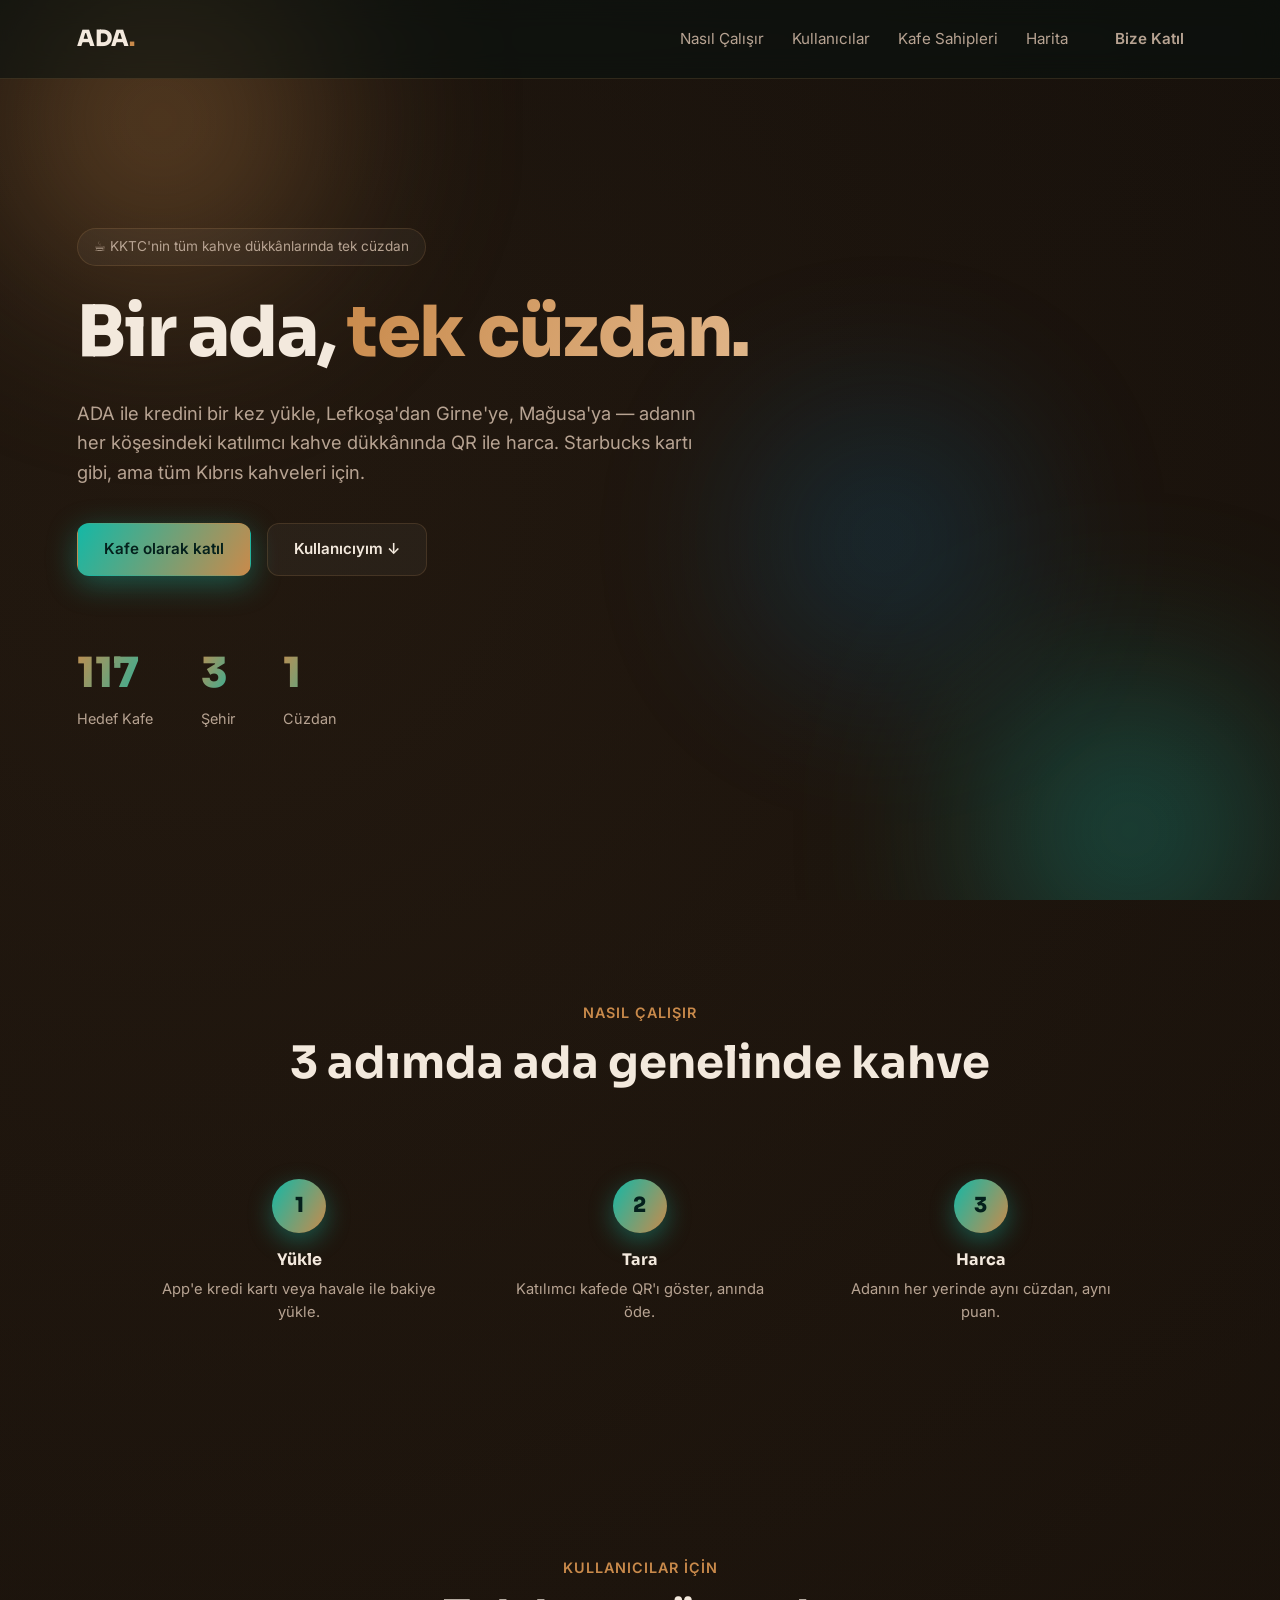
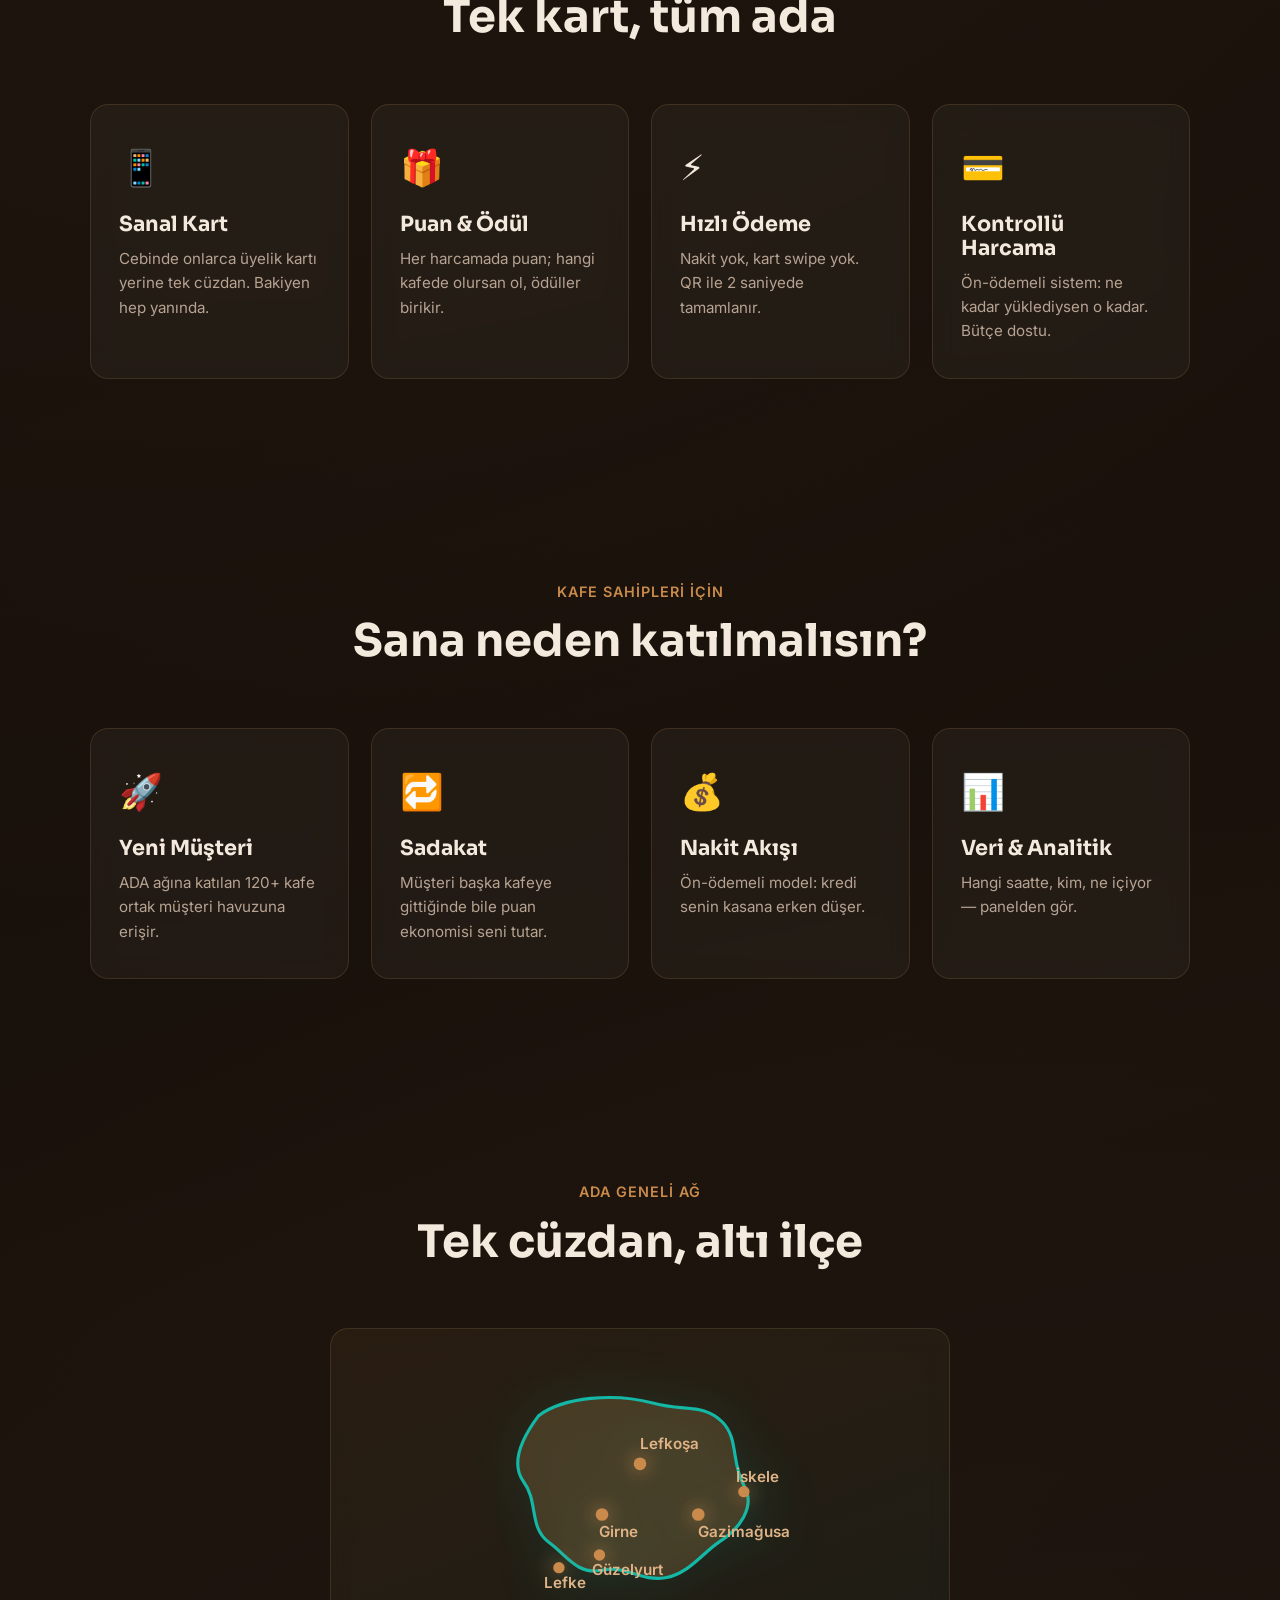
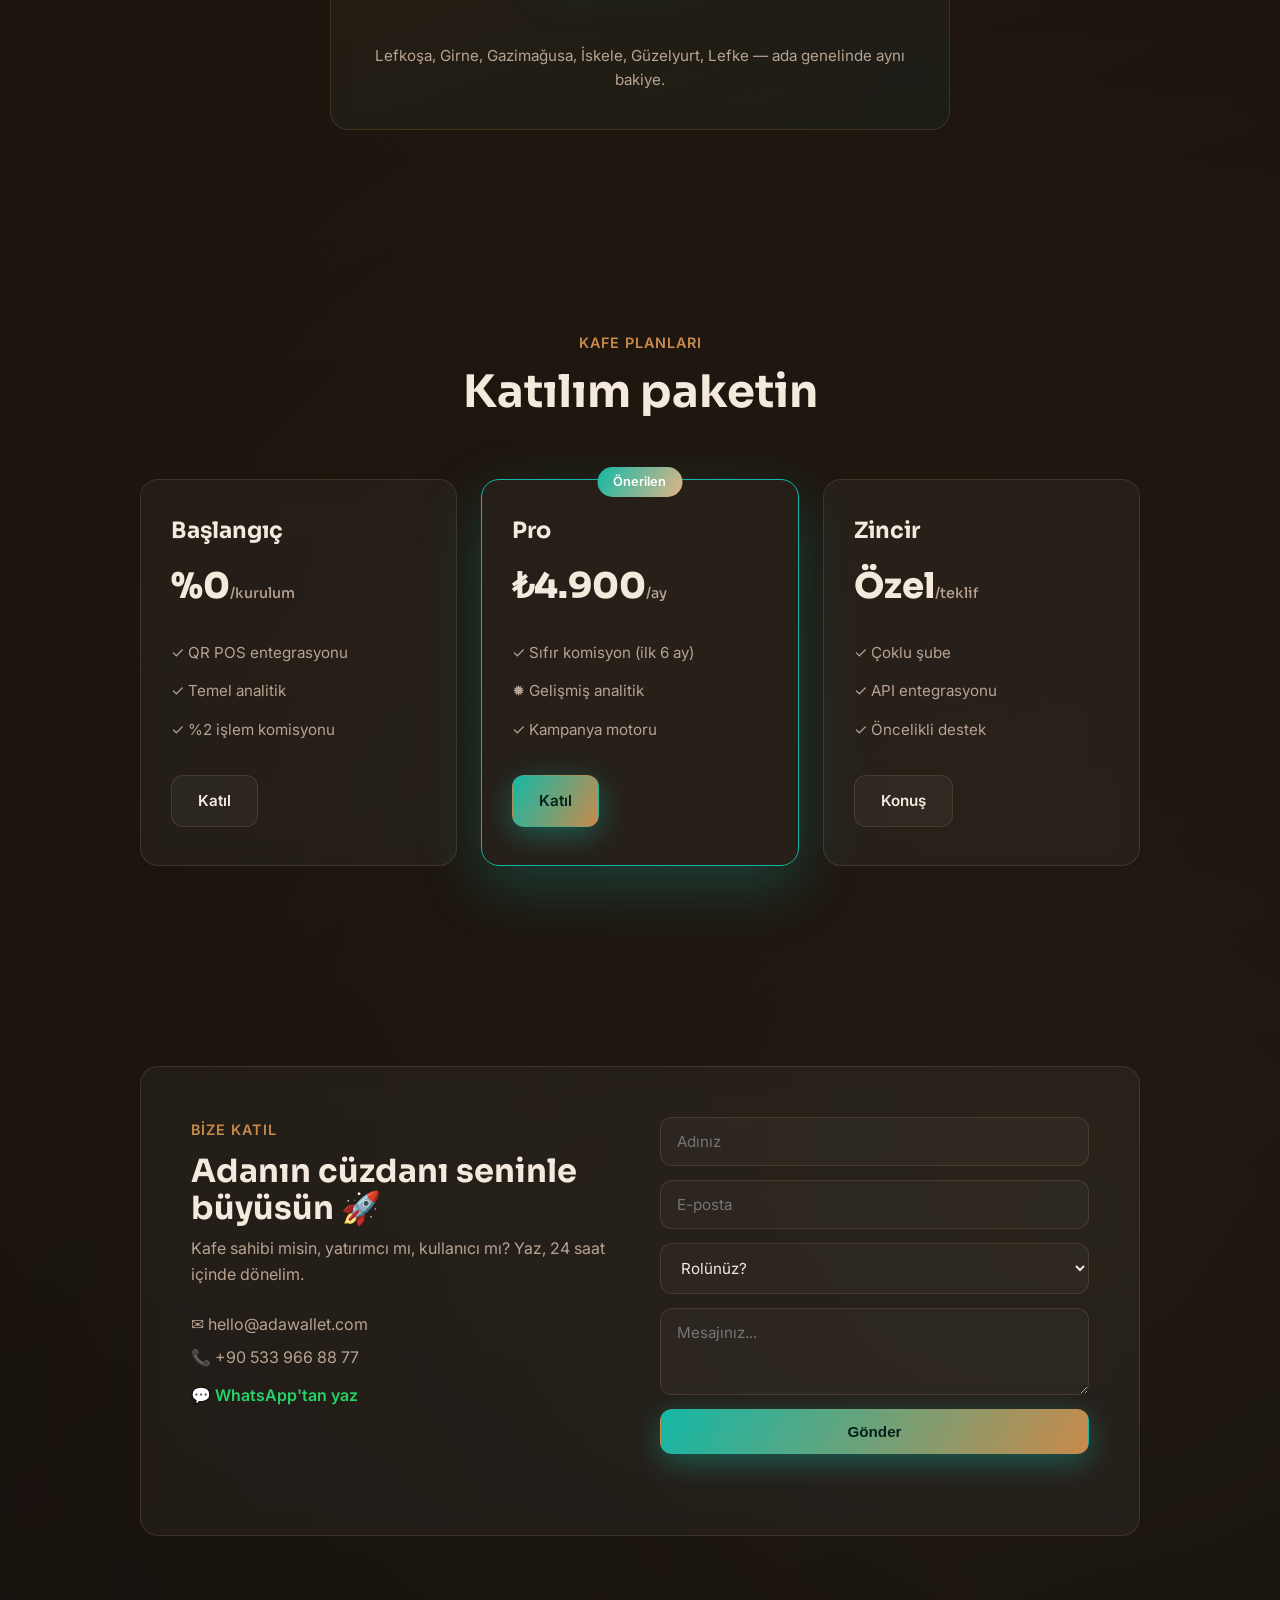
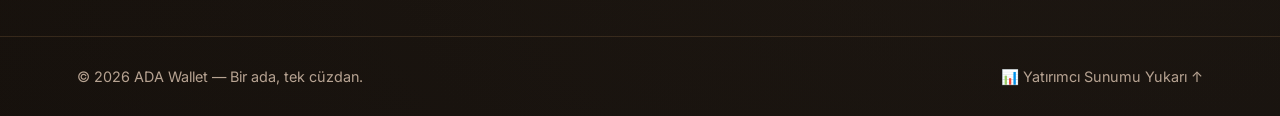
==== index.html @ 96ebd634 "feat: 6 KKTC districts on map + visitncy sea-blue theme accent" ====
<!DOCTYPE html>
<html lang="tr">
<head>
  <meta charset="UTF-8" />
  <meta name="viewport" content="width=device-width, initial-scale=1.0" />
  <meta name="description" content="ADA — KKTC'nin tüm kahve dükkânlarında geçerli tek cüzdan. Kredini yükle, adanın her köşesinde harca. Kafe sahipleri için ortak sadakat ve ödeme ağı." />
  <title>ADA — Bir Ada, Tek Cüzdan</title>
  <link rel="icon" type="image/svg+xml" href="favicon.svg" />
  <link rel="preconnect" href="https://fonts.googleapis.com" />
  <link rel="preconnect" href="https://fonts.gstatic.com" crossorigin />
  <link href="https://fonts.googleapis.com/css2?family=Sora:wght@400;600;700;800&family=Inter:wght@400;500;600&display=swap" rel="stylesheet" />
  <link rel="stylesheet" href="style.css" />
</head>
<body>
  <div class="bg-blobs" aria-hidden="true">
    <span class="blob blob-1"></span>
    <span class="blob blob-2"></span>
    <span class="blob blob-3"></span>
  </div>
  <div class="cursor-glow" aria-hidden="true"></div>

  <!-- Navbar -->
  <header class="nav" id="nav">
    <a href="#hero" class="logo">ADA<span>.</span></a>
    <nav class="nav-links">
      <a href="#how">Nasıl Çalışır</a>
      <a href="#for-users">Kullanıcılar</a>
      <a href="#for-cafes">Kafe Sahipleri</a>
      <a href="#map">Harita</a>
      <a href="#contact" class="btn btn-sm">Bize Katıl</a>
    </nav>
    <button class="menu-toggle" id="menuToggle" aria-label="Menü">☰</button>
  </header>

  <!-- Hero -->
  <section class="hero" id="hero">
    <div class="hero-inner">
      <div class="badge reveal">☕ KKTC'nin tüm kahve dükkânlarında tek cüzdan</div>
      <h1 class="hero-title reveal">
        Bir ada, <span class="grad-text">tek cüzdan.</span>
      </h1>
      <p class="hero-sub reveal">
        ADA ile kredini bir kez yükle, Lefkoşa'dan Girne'ye, Mağusa'ya — adanın
        her köşesindeki katılımcı kahve dükkânında QR ile harca. Starbucks kartı
        gibi, ama tüm Kıbrıs kahveleri için.
      </p>
      <div class="hero-cta reveal">
        <a href="#contact" class="btn btn-primary">Kafe olarak katıl</a>
        <a href="#for-users" class="btn btn-ghost">Kullanıcıyım ↓</a>
      </div>
      <div class="hero-stats reveal">
        <div class="stat"><strong data-count="120">0</strong><span>Hedef Kafe</span></div>
        <div class="stat"><strong data-count="3">0</strong><span>Şehir</span></div>
        <div class="stat"><strong data-count="1">0</strong><span>Cüzdan</span></div>
      </div>
    </div>
  </section>

  <!-- How it works -->
  <section class="section" id="how">
    <div class="section-head reveal">
      <span class="eyebrow">Nasıl Çalışır</span>
      <h2>3 adımda ada genelinde kahve</h2>
    </div>
    <div class="steps">
      <div class="step reveal"><div class="step-dot">1</div><h4>Yükle</h4><p>App'e kredi kartı veya havale ile bakiye yükle.</p></div>
      <div class="step reveal"><div class="step-dot">2</div><h4>Tara</h4><p>Katılımcı kafede QR'ı göster, anında öde.</p></div>
      <div class="step reveal"><div class="step-dot">3</div><h4>Harca</h4><p>Adanın her yerinde aynı cüzdan, aynı puan.</p></div>
    </div>
  </section>

  <!-- For users -->
  <section class="section" id="for-users">
    <div class="section-head reveal">
      <span class="eyebrow">Kullanıcılar İçin</span>
      <h2>Tek kart, tüm ada</h2>
    </div>
    <div class="cards">
      <article class="card glass reveal">
        <div class="card-icon">📱</div><h3>Sanal Kart</h3>
        <p>Cebinde onlarca üyelik kartı yerine tek cüzdan. Bakiyen hep yanında.</p>
      </article>
      <article class="card glass reveal">
        <div class="card-icon">🎁</div><h3>Puan & Ödül</h3>
        <p>Her harcamada puan; hangi kafede olursan ol, ödüller birikir.</p>
      </article>
      <article class="card glass reveal">
        <div class="card-icon">⚡</div><h3>Hızlı Ödeme</h3>
        <p>Nakit yok, kart swipe yok. QR ile 2 saniyede tamamlanır.</p>
      </article>
      <article class="card glass reveal">
        <div class="card-icon">💳</div><h3>Kontrollü Harcama</h3>
        <p>Ön-ödemeli sistem: ne kadar yüklediysen o kadar. Bütçe dostu.</p>
      </article>
    </div>
  </section>

  <!-- For cafes -->
  <section class="section" id="for-cafes">
    <div class="section-head reveal">
      <span class="eyebrow">Kafe Sahipleri İçin</span>
      <h2>Sana neden katılmalısın?</h2>
    </div>
    <div class="cards">
      <article class="card glass reveal">
        <div class="card-icon">🚀</div><h3>Yeni Müşteri</h3>
        <p>ADA ağına katılan 120+ kafe ortak müşteri havuzuna erişir.</p>
      </article>
      <article class="card glass reveal">
        <div class="card-icon">🔁</div><h3>Sadakat</h3>
        <p>Müşteri başka kafeye gittiğinde bile puan ekonomisi seni tutar.</p>
      </article>
      <article class="card glass reveal">
        <div class="card-icon">💰</div><h3>Nakit Akışı</h3>
        <p>Ön-ödemeli model: kredi senin kasana erken düşer.</p>
      </article>
      <article class="card glass reveal">
        <div class="card-icon">📊</div><h3>Veri & Analitik</h3>
        <p>Hangi saatte, kim, ne içiyor — panelden gör.</p>
      </article>
    </div>
  </section>

  <!-- Cyprus map -->
  <section class="section" id="map">
    <div class="section-head reveal">
      <span class="eyebrow">Ada Geneli Ağ</span>
      <h2>Tek cüzdan, altı ilçe</h2>
    </div>
    <div class="map-wrap glass reveal">
      <svg class="cyprus" viewBox="0 0 300 200" role="img" aria-label="Kuzey Kıbrıs ilçe haritası">
        <path d="M70 40 C90 25 130 22 160 30 C185 37 200 30 215 45 C228 58 222 78 232 95 C242 112 228 130 212 140 C200 148 188 165 170 168 C150 171 140 158 120 162 C100 166 92 150 78 140 C62 128 70 108 58 92 C48 78 55 60 70 40 Z" fill="rgba(20,184,166,0.12)" stroke="var(--accent)" stroke-width="2"/>
        <circle cx="150" cy="78" r="5" fill="var(--accent-2)"/><text x="150" y="66" class="city">Lefkoşa</text>
        <circle cx="120" cy="118" r="5" fill="var(--accent-2)"/><text x="118" y="136" class="city">Girne</text>
        <circle cx="196" cy="118" r="5" fill="var(--accent-2)"/><text x="196" y="136" class="city">Gazimağusa</text>
        <circle cx="232" cy="100" r="4.5" fill="var(--sea)"/><text x="226" y="92" class="city">İskele</text>
        <circle cx="118" cy="150" r="4.5" fill="var(--sea)"/><text x="112" y="166" class="city">Güzelyurt</text>
        <circle cx="86" cy="160" r="4.5" fill="var(--sea)"/><text x="74" y="176" class="city">Lefke</text>
      </svg>
      <p class="map-note">Lefkoşa, Girne, Gazimağusa, İskele, Güzelyurt, Lefke — ada genelinde aynı bakiye.</p>
    </div>
  </section>

  <!-- Pricing for cafes -->
  <section class="section" id="pricing">
    <div class="section-head reveal">
      <span class="eyebrow">Kafe Planları</span>
      <h2>Katılım paketin</h2>
    </div>
    <div class="pricing">
      <div class="plan glass reveal">
        <h3>Başlangıç</h3>
        <div class="price">%0<span>/kurulum</span></div>
        <ul><li>✓ QR POS entegrasyonu</li><li>✓ Temel analitik</li><li>✓ %2 işlem komisyonu</li></ul>
        <a href="#contact" class="btn btn-ghost">Katıl</a>
      </div>
      <div class="plan glass plan-pop reveal">
        <div class="pop-tag">Önerilen</div>
        <h3>Pro</h3>
        <div class="price">₺4.900<span>/ay</span></div>
        <ul><li>✓ Sıfır komisyon (ilk 6 ay)</li><li>✹ Gelişmiş analitik</li><li>✓ Kampanya motoru</li></ul>
        <a href="#contact" class="btn btn-primary">Katıl</a>
      </div>
      <div class="plan glass reveal">
        <h3>Zincir</h3>
        <div class="price">Özel<span>/teklif</span></div>
        <ul><li>✓ Çoklu şube</li><li>✓ API entegrasyonu</li><li>✓ Öncelikli destek</li></ul>
        <a href="#contact" class="btn btn-ghost">Konuş</a>
      </div>
    </div>
  </section>

  <!-- Contact -->
  <section class="section" id="contact">
    <div class="contact glass reveal">
      <div class="contact-info">
        <span class="eyebrow">Bize Katıl</span>
        <h2>Adanın cüzdanı seninle büyüsün 🚀</h2>
        <p>Kafe sahibi misin, yatırımcı mı, kullanıcı mı? Yaz, 24 saat içinde dönelim.</p>
        <div class="contact-meta">
          <span>✉️ hello@adawallet.com</span>
          <span>📞 +90 533 966 88 77</span>
          <a href="https://wa.me/905339668877?text=Merhaba%2C%20ADA%20hakk%C4%B1nda%20bilgi%20istiyorum." target="_blank" rel="noopener" class="wa-inline">💬 WhatsApp'tan yaz</a>
        </div>
      </div>
      <form class="contact-form" id="contactForm" action="https://formspree.io/f/meebyvve" method="POST">
        <input type="hidden" name="_replyto" value="hello@adawallet.com" />
        <input type="text" name="name" placeholder="Adınız" required />
        <input type="email" name="email" placeholder="E-posta" required />
        <select name="rol" required>
          <option value="">Rolünüz?</option>
          <option>Kafe Sahibi</option>
          <option>Yatırımcı</option>
          <option>Kullanıcı</option>
        </select>
        <textarea name="message" rows="3" placeholder="Mesajınız..." required></textarea>
        <button type="submit" class="btn btn-primary">Gönder</button>
        <p class="form-note" id="formNote"></p>
      </form>
    </div>
  </section>

  <footer class="footer">
    <span>© 2026 ADA Wallet — Bir ada, tek cüzdan.</span>
    <span class="footer-links">
      <a href="pitch.html">📊 Yatırımcı Sunumu</a>
      <a href="#hero">Yukarı ↑</a>
    </span>
  </footer>

  <script src="script.js"></script>
</body>
</html>
---- style.css ----
:root {
  --bg: #0d0a08;          /* espresso */
  --bg-2: #14100c;
  --text: #f3e9dd;        /* crema */
  --muted: #b7a392;       /* taupe */
  --accent: #14b8a6;      /* turkuaz = ada/deniz */
  --accent-2: #c98a4b;    /* caramel/kahve */
  --accent-3: #e0b487;    /* crema açık */
  --sea: #0693e3;         /* deniz mavisi (visitncy esintisi) */
  --card: rgba(255, 255, 255, 0.04);
  --border: rgba(217, 160, 102, 0.16);
  --radius: 18px;
}
* { margin: 0; padding: 0; box-sizing: border-box; }
html { scroll-behavior: smooth; }
body {
  font-family: 'Inter', system-ui, sans-serif;
  background:
    radial-gradient(circle at 15% 10%, rgba(201,138,75,0.10), transparent 45%),
    radial-gradient(circle at 85% 90%, rgba(224,180,135,0.08), transparent 45%),
    linear-gradient(160deg, #0d0a08 0%, #1a120b 55%, #0d0a08 100%);
  color: var(--text);
  overflow-x: hidden; line-height: 1.6;
}
h1, h2, h3, h4 { font-family: 'Sora', sans-serif; line-height: 1.15; }

.bg-blobs { position: fixed; inset: 0; z-index: 0; overflow: hidden; pointer-events: none; }
.blob { position: absolute; border-radius: 50%; filter: blur(90px); opacity: 0.5; animation: float 18s ease-in-out infinite; }
.blob-1 { width: 480px; height: 480px; background: radial-gradient(circle, var(--accent-2), transparent 70%); top: -120px; left: -80px; }
.blob-2 { width: 420px; height: 420px; background: radial-gradient(circle, var(--accent), transparent 70%); bottom: -140px; right: -60px; animation-delay: -6s; }
.blob-3 { width: 360px; height: 360px; background: radial-gradient(circle, var(--sea), transparent 70%); top: 40%; left: 55%; animation-delay: -11s; opacity: 0.32; }
@keyframes float { 0%,100% { transform: translate(0,0) scale(1); } 50% { transform: translate(40px,-30px) scale(1.08); } }

.cursor-glow { position: fixed; width: 420px; height: 420px; border-radius: 50%; background: radial-gradient(circle, rgba(20,184,166,0.18), transparent 60%); transform: translate(-50%,-50%); pointer-events: none; z-index: 1; opacity: 0; transition: opacity 0.3s; }

.nav { position: fixed; top: 0; left: 0; right: 0; z-index: 50; display: flex; align-items: center; justify-content: space-between; padding: 18px 6vw; backdrop-filter: blur(14px); background: rgba(6,18,16,0.55); border-bottom: 1px solid var(--border); transition: padding 0.3s; }
.nav.shrink { padding: 12px 6vw; }
.logo { font-family: 'Sora'; font-weight: 800; font-size: 1.4rem; text-decoration: none; color: var(--text); }
.logo span { color: var(--accent-2); }
.nav-links { display: flex; align-items: center; gap: 28px; }
.nav-links a { color: var(--muted); text-decoration: none; font-size: 0.95rem; transition: color 0.2s; }
.nav-links a:hover { color: var(--text); }
.menu-toggle { display: none; background: none; border: none; color: var(--text); font-size: 1.5rem; cursor: pointer; }

.btn { display: inline-block; padding: 13px 26px; border-radius: 12px; font-weight: 600; font-size: 0.95rem; text-decoration: none; cursor: pointer; border: 1px solid transparent; transition: transform 0.2s, box-shadow 0.2s; }
.btn-sm { padding: 8px 18px; font-size: 0.85rem; }
.btn-primary { background: linear-gradient(120deg, var(--accent), var(--accent-2)); color: #04201c; box-shadow: 0 8px 30px rgba(20,184,166,0.4); }
.btn-primary:hover { transform: translateY(-3px); box-shadow: 0 14px 40px rgba(56,189,248,0.45); }
.btn-ghost { background: var(--card); border-color: var(--border); color: var(--text); }
.btn-ghost:hover { transform: translateY(-3px); border-color: var(--accent-2); }
.btn-whatsapp { background: #25d366; color: #fff; border-color: #25d366; }
.btn-whatsapp:hover { transform: translateY(-3px); box-shadow: 0 10px 30px rgba(37,211,102,0.45); }
.wa-inline { color: #25d366; text-decoration: none; font-weight: 600; margin-top: 4px; }
.wa-inline:hover { text-decoration: underline; }

.hero { position: relative; z-index: 2; min-height: 100vh; display: flex; align-items: center; padding: 140px 6vw 80px; }
.hero-inner { max-width: 860px; }
.badge { display: inline-block; padding: 7px 16px; border-radius: 999px; background: var(--card); border: 1px solid var(--border); font-size: 0.85rem; color: var(--muted); margin-bottom: 26px; }
.hero-title { font-size: clamp(2.4rem, 6vw, 4.4rem); font-weight: 800; letter-spacing: -1.5px; }
.grad-text { background: linear-gradient(120deg, var(--accent-2), var(--accent-3), var(--accent)); -webkit-background-clip: text; background-clip: text; -webkit-text-fill-color: transparent; background-size: 200% auto; animation: shine 6s linear infinite; }
@keyframes shine { to { background-position: 200% center; } }
.hero-sub { color: var(--muted); font-size: 1.15rem; max-width: 640px; margin: 26px 0 36px; }
.hero-cta { display: flex; gap: 16px; flex-wrap: wrap; }
.hero-stats { display: flex; gap: 48px; margin-top: 64px; flex-wrap: wrap; }
.stat strong { display: block; font-family: 'Sora'; font-size: 2.6rem; font-weight: 800; background: linear-gradient(120deg, var(--accent-2), var(--accent)); -webkit-background-clip: text; background-clip: text; -webkit-text-fill-color: transparent; }
.stat span { color: var(--muted); font-size: 0.9rem; }

.section { position: relative; z-index: 2; padding: 100px 6vw; }
.section-head { text-align: center; margin-bottom: 60px; }
.eyebrow { color: var(--accent-2); font-weight: 600; font-size: 0.9rem; letter-spacing: 1px; text-transform: uppercase; }
.section-head h2 { font-size: clamp(1.8rem, 4vw, 2.8rem); margin-top: 12px; }
.glass { background: var(--card); border: 1px solid var(--border); backdrop-filter: blur(10px); border-radius: var(--radius); }

.cards { display: grid; grid-template-columns: repeat(auto-fit, minmax(240px, 1fr)); gap: 22px; max-width: 1100px; margin: 0 auto; }
.card { padding: 34px 28px; transition: transform 0.3s, border-color 0.3s; }
.card:hover { transform: translateY(-8px); border-color: var(--accent); box-shadow: 0 20px 50px rgba(20,184,166,0.18); }
.card-icon { font-size: 2.2rem; margin-bottom: 18px; }
.card h3 { font-size: 1.3rem; margin-bottom: 10px; }
.card p { color: var(--muted); font-size: 0.95rem; }

.steps { display: grid; grid-template-columns: repeat(auto-fit, minmax(200px, 1fr)); gap: 22px; max-width: 1000px; margin: 0 auto; }
.step { text-align: center; padding: 30px 20px; }
.step-dot { width: 54px; height: 54px; margin: 0 auto 18px; border-radius: 50%; display: grid; place-items: center; font-family: 'Sora'; font-weight: 800; font-size: 1.3rem; color: #04201c; background: linear-gradient(120deg, var(--accent), var(--accent-2)); box-shadow: 0 8px 24px rgba(20,184,166,0.4); }
.step h4 { margin-bottom: 8px; }
.step p { color: var(--muted); font-size: 0.92rem; }

.pricing { display: grid; grid-template-columns: repeat(auto-fit, minmax(260px, 1fr)); gap: 24px; max-width: 1000px; margin: 0 auto; }
.plan { padding: 38px 30px; position: relative; transition: transform 0.3s; }
.plan:hover { transform: translateY(-6px); }
.plan h3 { font-size: 1.4rem; }
.price { font-family: 'Sora'; font-size: 2.2rem; font-weight: 800; margin: 14px 0 20px; }
.price span { font-size: 0.9rem; color: var(--muted); font-weight: 500; }
.plan ul { list-style: none; margin-bottom: 26px; }
.plan li { padding: 7px 0; color: var(--muted); font-size: 0.95rem; }
.plan-pop { border-color: var(--accent); box-shadow: 0 20px 60px rgba(20,184,166,0.25); transform: scale(1.04); }
.pop-tag { position: absolute; top: -13px; left: 50%; transform: translateX(-50%); background: linear-gradient(120deg, var(--accent), var(--accent-3)); color: #fff; padding: 5px 16px; border-radius: 999px; font-size: 0.8rem; font-weight: 600; white-space: nowrap; }

.map-wrap { max-width: 620px; margin: 0 auto; padding: 36px; text-align: center; background: linear-gradient(160deg, rgba(201,138,75,0.08), rgba(20,184,166,0.05)); }
.cyprus { width: 100%; max-width: 380px; height: auto; filter: drop-shadow(0 0 24px rgba(20,184,166,0.35)); }
.cyprus path { fill: rgba(201,138,75,0.22); stroke: var(--accent); stroke-width: 2.5; }
.cyprus circle { fill: var(--accent-2); filter: drop-shadow(0 0 8px var(--accent-2)); }
.cyprus .city { font-family: 'Inter', sans-serif; font-size: 12px; fill: var(--accent-3); font-weight: 600; }
.map-note { color: var(--muted); margin-top: 18px; font-size: 0.95rem; }

.contact { display: grid; grid-template-columns: 1fr 1fr; gap: 40px; padding: 50px; max-width: 1000px; margin: 0 auto; }
.contact-info h2 { font-size: 2rem; margin: 10px 0; }
.contact-info p { color: var(--muted); }
.contact-meta { margin-top: 24px; display: flex; flex-direction: column; gap: 8px; color: var(--muted); }
.contact-form { display: flex; flex-direction: column; gap: 14px; }
.contact-form input, .contact-form textarea, .contact-form select { width: 100%; padding: 14px 16px; border-radius: 12px; border: 1px solid var(--border); background: rgba(255,255,255,0.03); color: var(--text); font-family: inherit; font-size: 0.95rem; resize: vertical; }
.contact-form input:focus, .contact-form textarea:focus, .contact-form select:focus { outline: none; border-color: var(--accent-2); }
.form-note { color: var(--accent-2); font-size: 0.9rem; min-height: 1.2em; }

.footer { position: relative; z-index: 2; display: flex; justify-content: space-between; align-items: center; padding: 28px 6vw; border-top: 1px solid var(--border); color: var(--muted); font-size: 0.9rem; }
.footer-links a { color: var(--muted); text-decoration: none; }
.footer-links a:hover { color: var(--accent-2); }

.reveal { opacity: 0; transform: translateY(30px); transition: opacity 0.7s ease, transform 0.7s ease; }
.reveal.active { opacity: 1; transform: translateY(0); }

@media (max-width: 820px) {
  .nav-links { display: none; }
  .menu-toggle { display: block; }
  .nav-links.open { display: flex; flex-direction: column; position: absolute; top: 100%; left: 0; right: 0; background: rgba(6,18,16,0.96); padding: 24px 6vw; gap: 18px; border-bottom: 1px solid var(--border); }
  .contact { grid-template-columns: 1fr; }
  .plan-pop { transform: none; }
  .hero-stats { gap: 30px; }
}
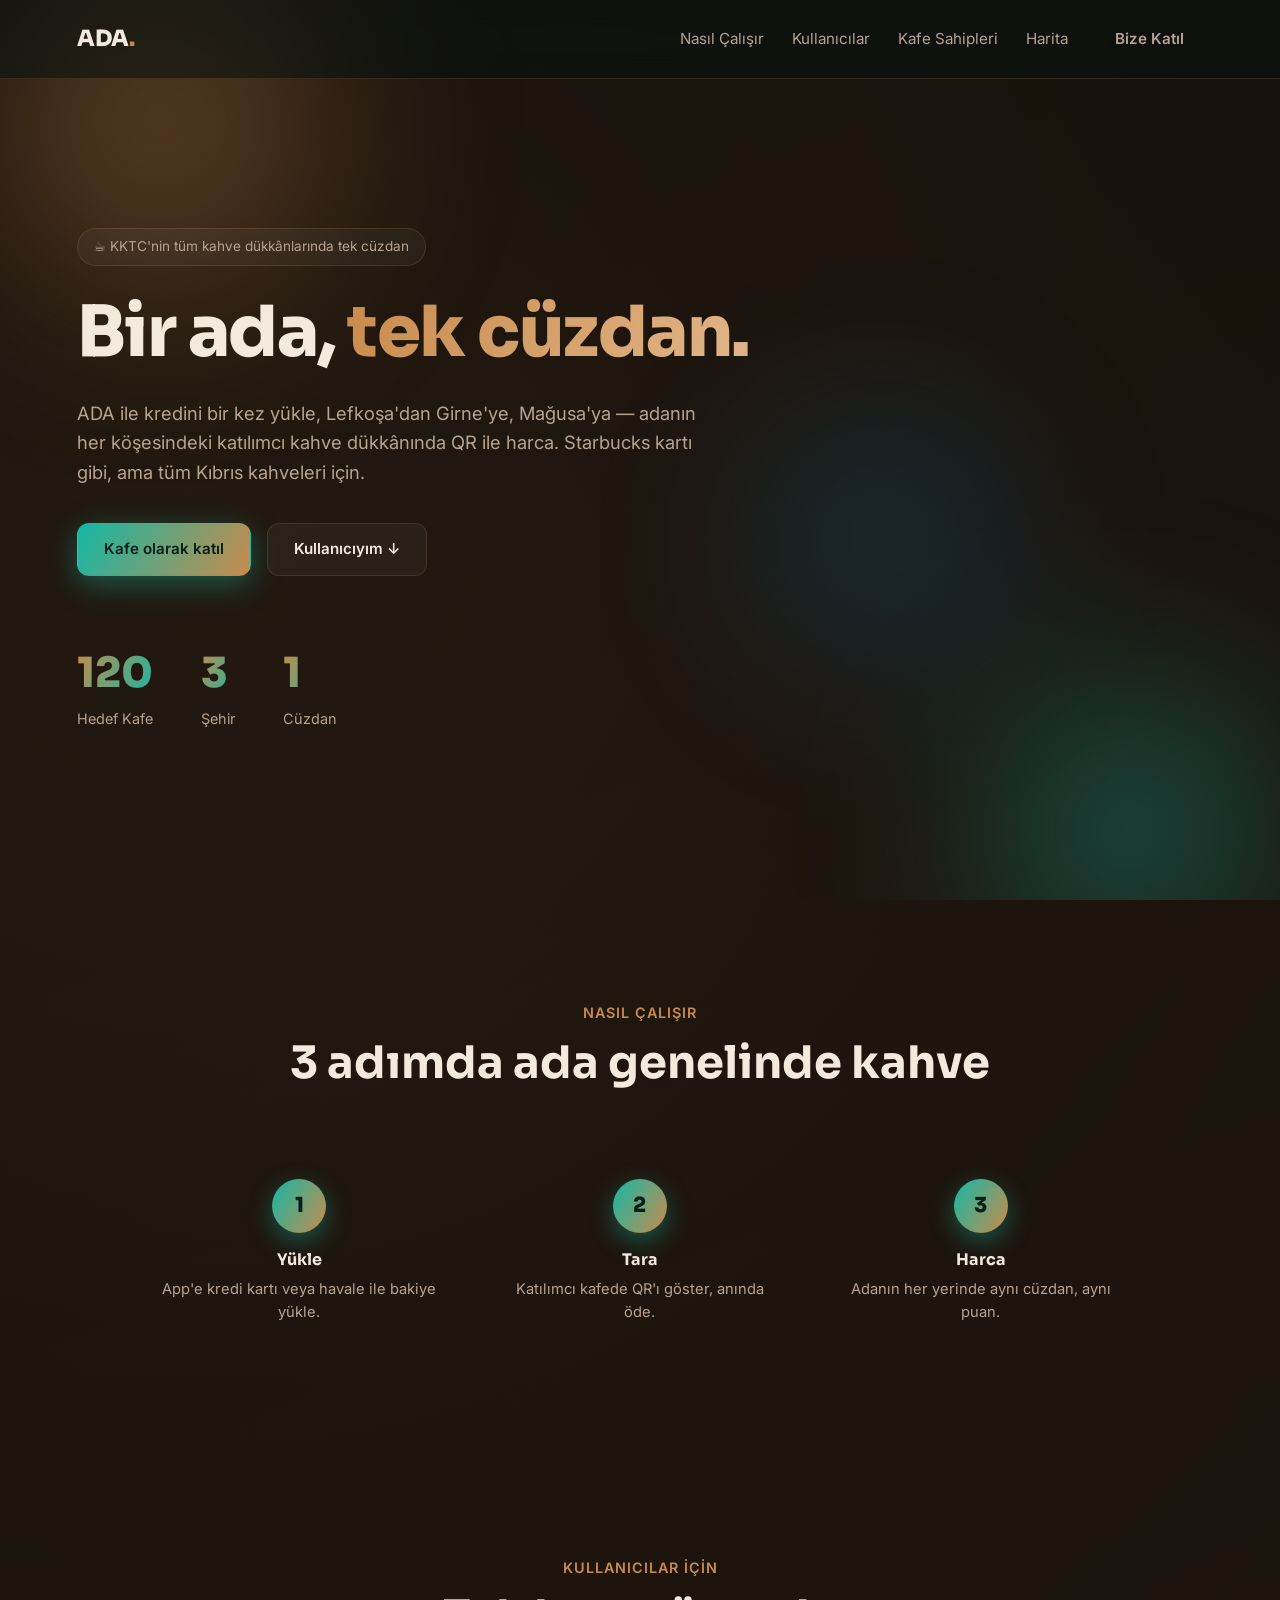
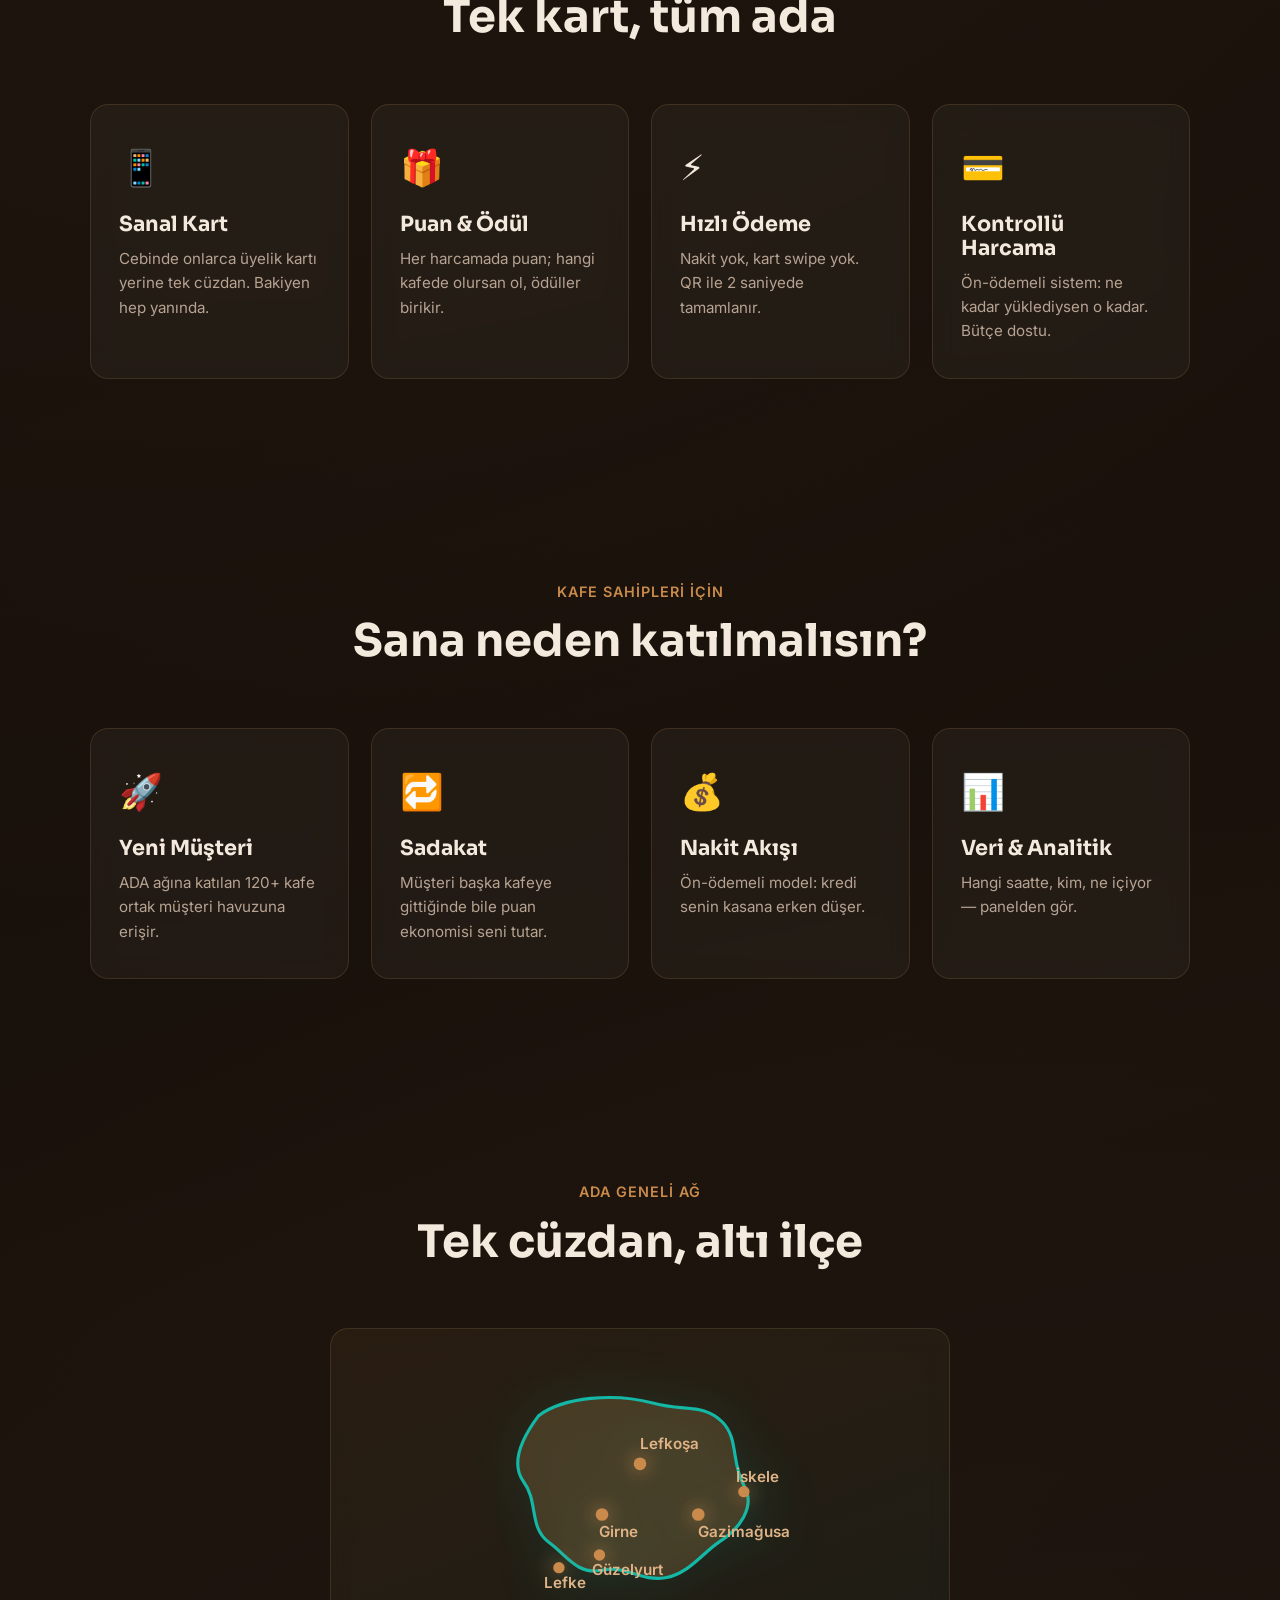
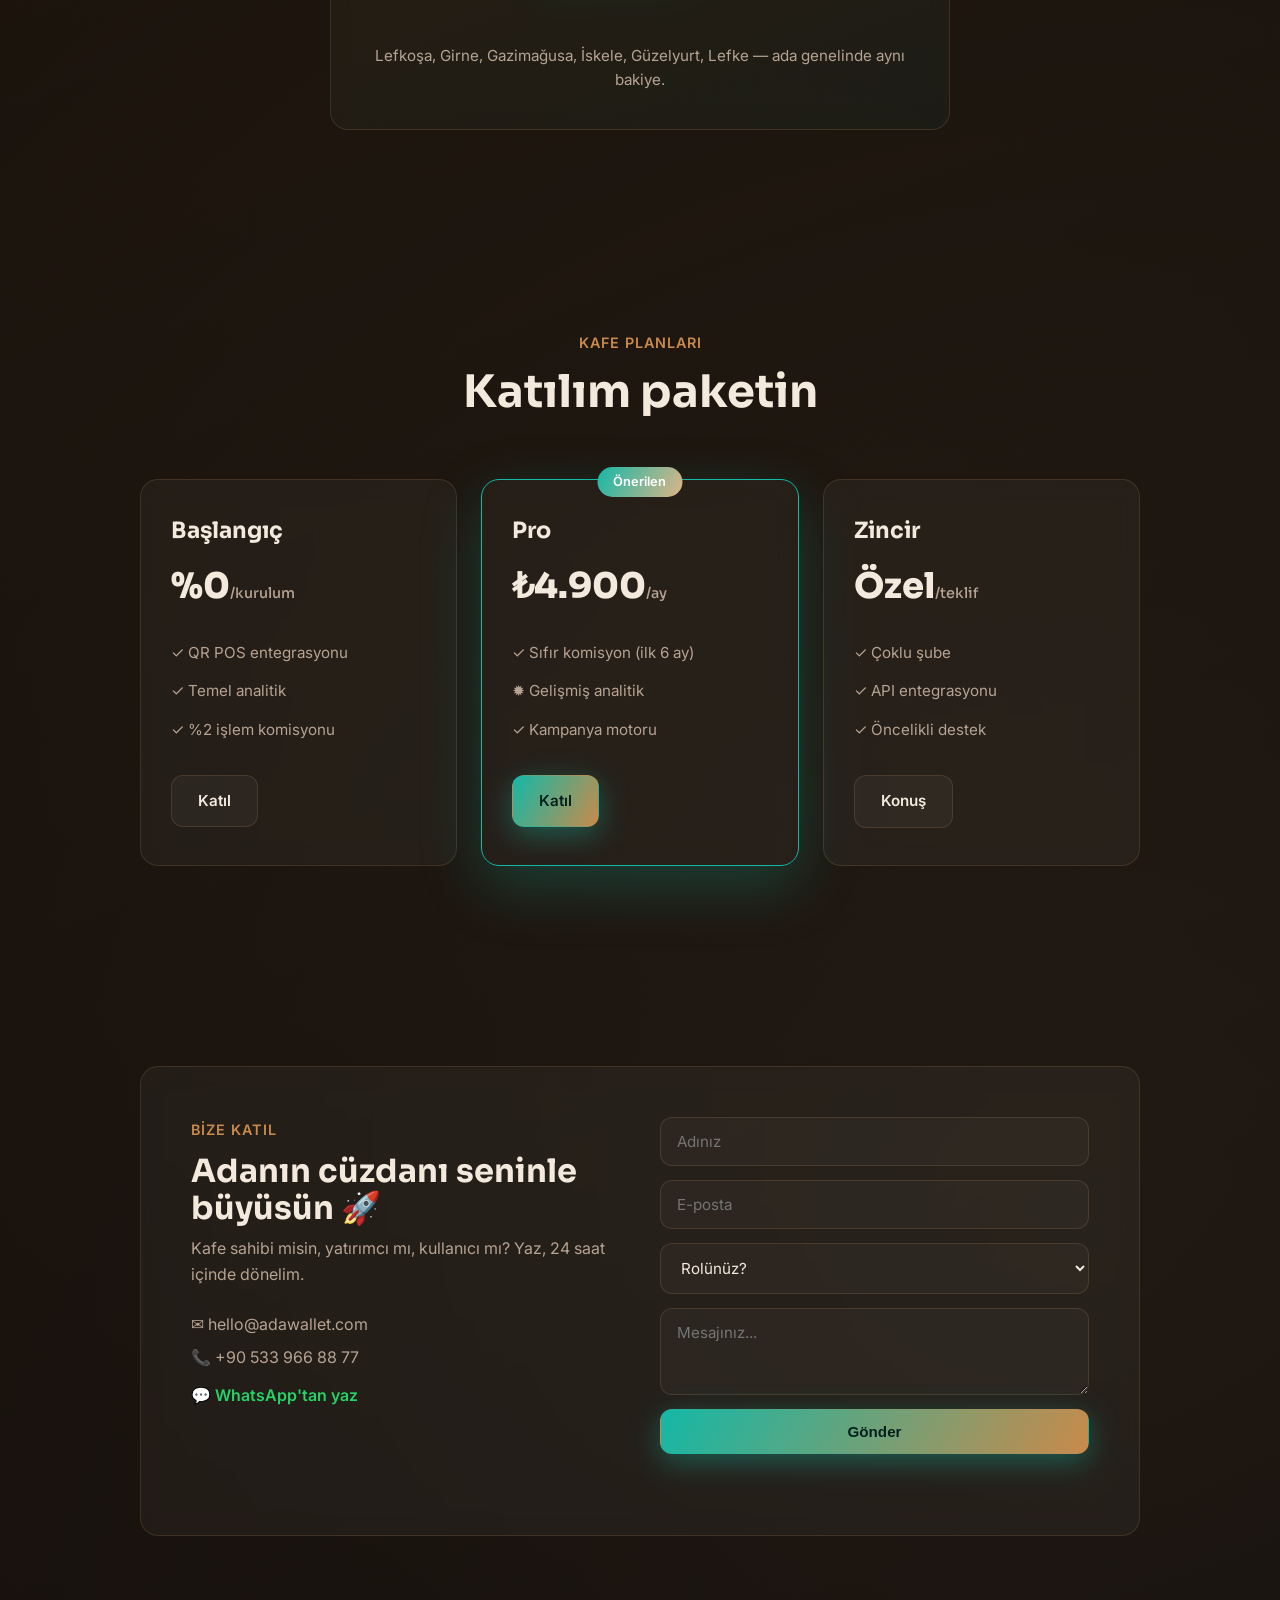
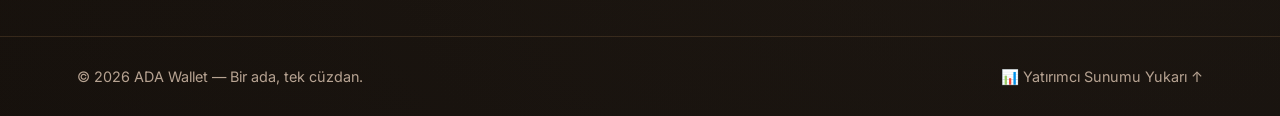
==== commit 0ca64a7c: "fix(contact): Formspree honeypot spam koruması" ====
--- a/index.html
+++ b/index.html
@@ -185,6 +185,8 @@
       </div>
       <form class="contact-form" id="contactForm" action="https://formspree.io/f/meebyvve" method="POST">
         <input type="hidden" name="_replyto" value="hello@adawallet.com" />
+        <!-- Spam koruması: botlar doldurursa Formspree reddeder -->
+        <input type="text" name="_gotcha" style="display:none" tabindex="-1" autocomplete="off" />
         <input type="text" name="name" placeholder="Adınız" required />
         <input type="email" name="email" placeholder="E-posta" required />
         <select name="rol" required>
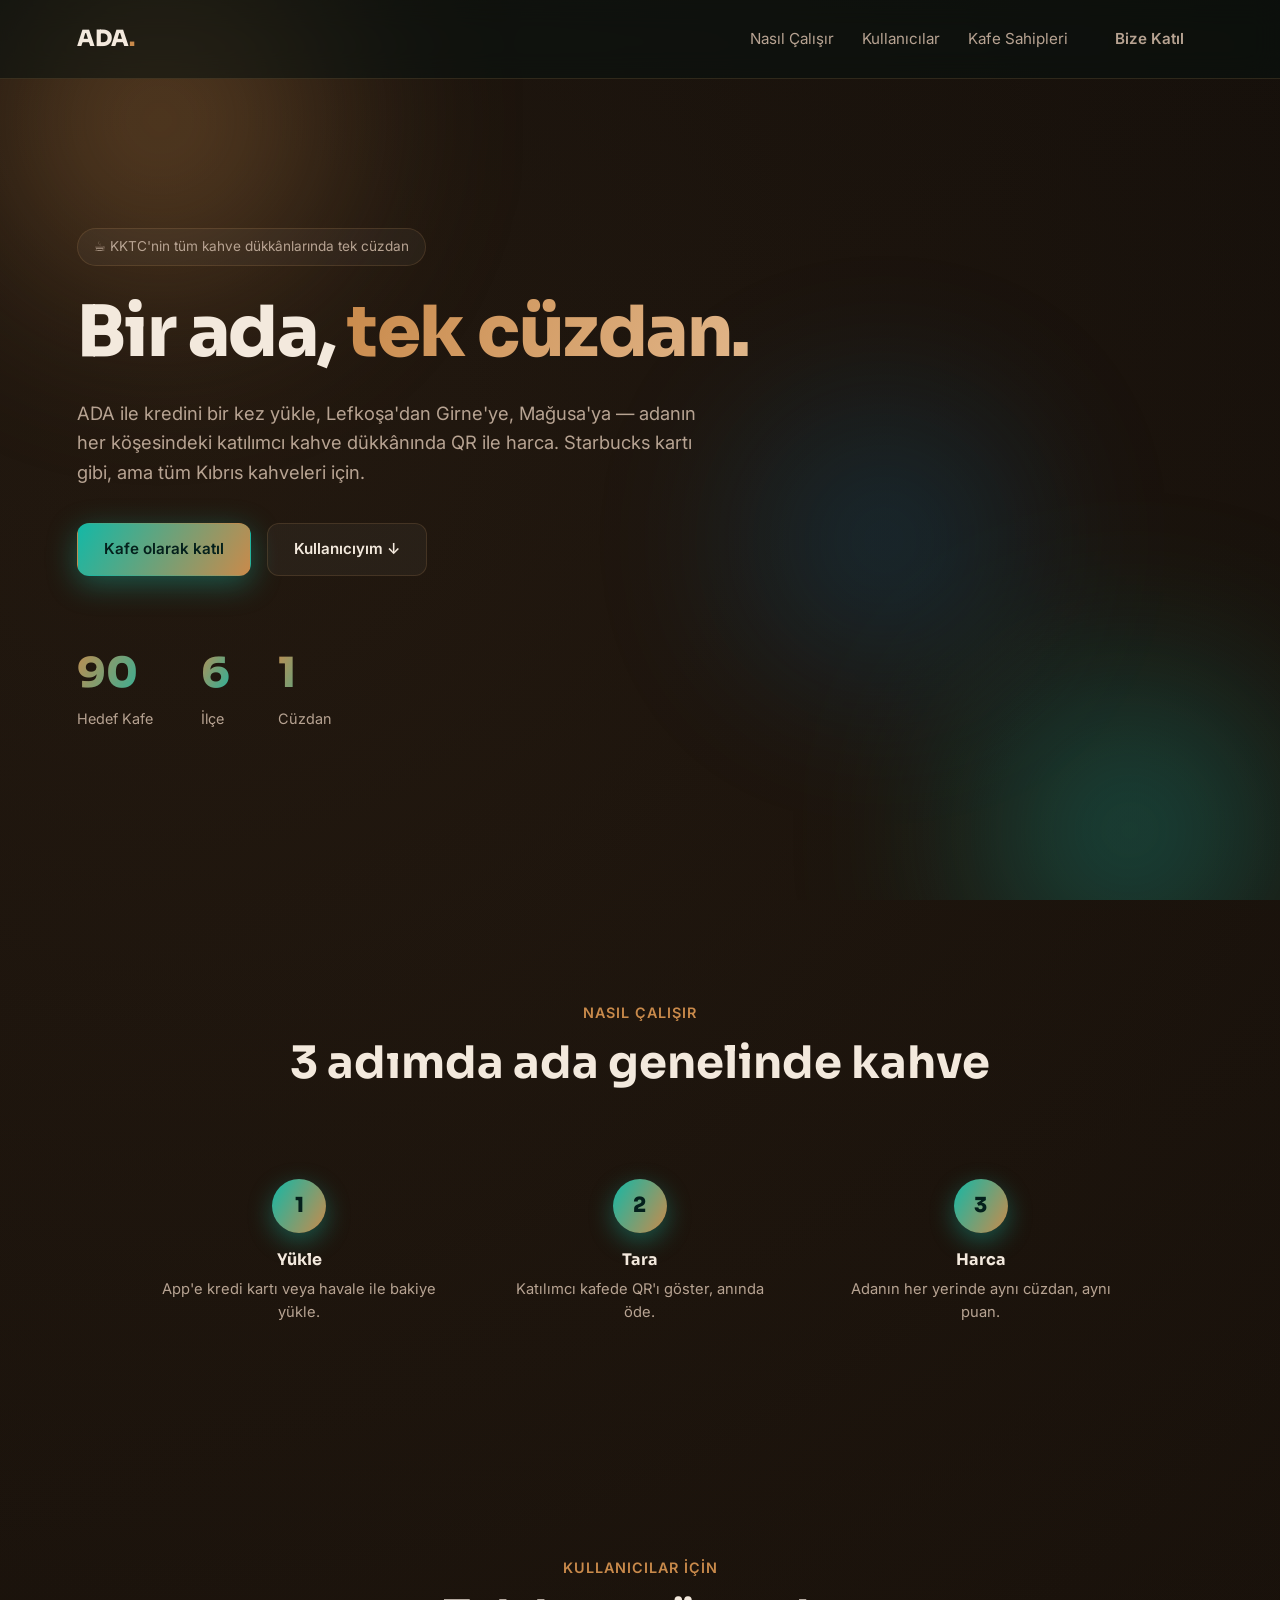
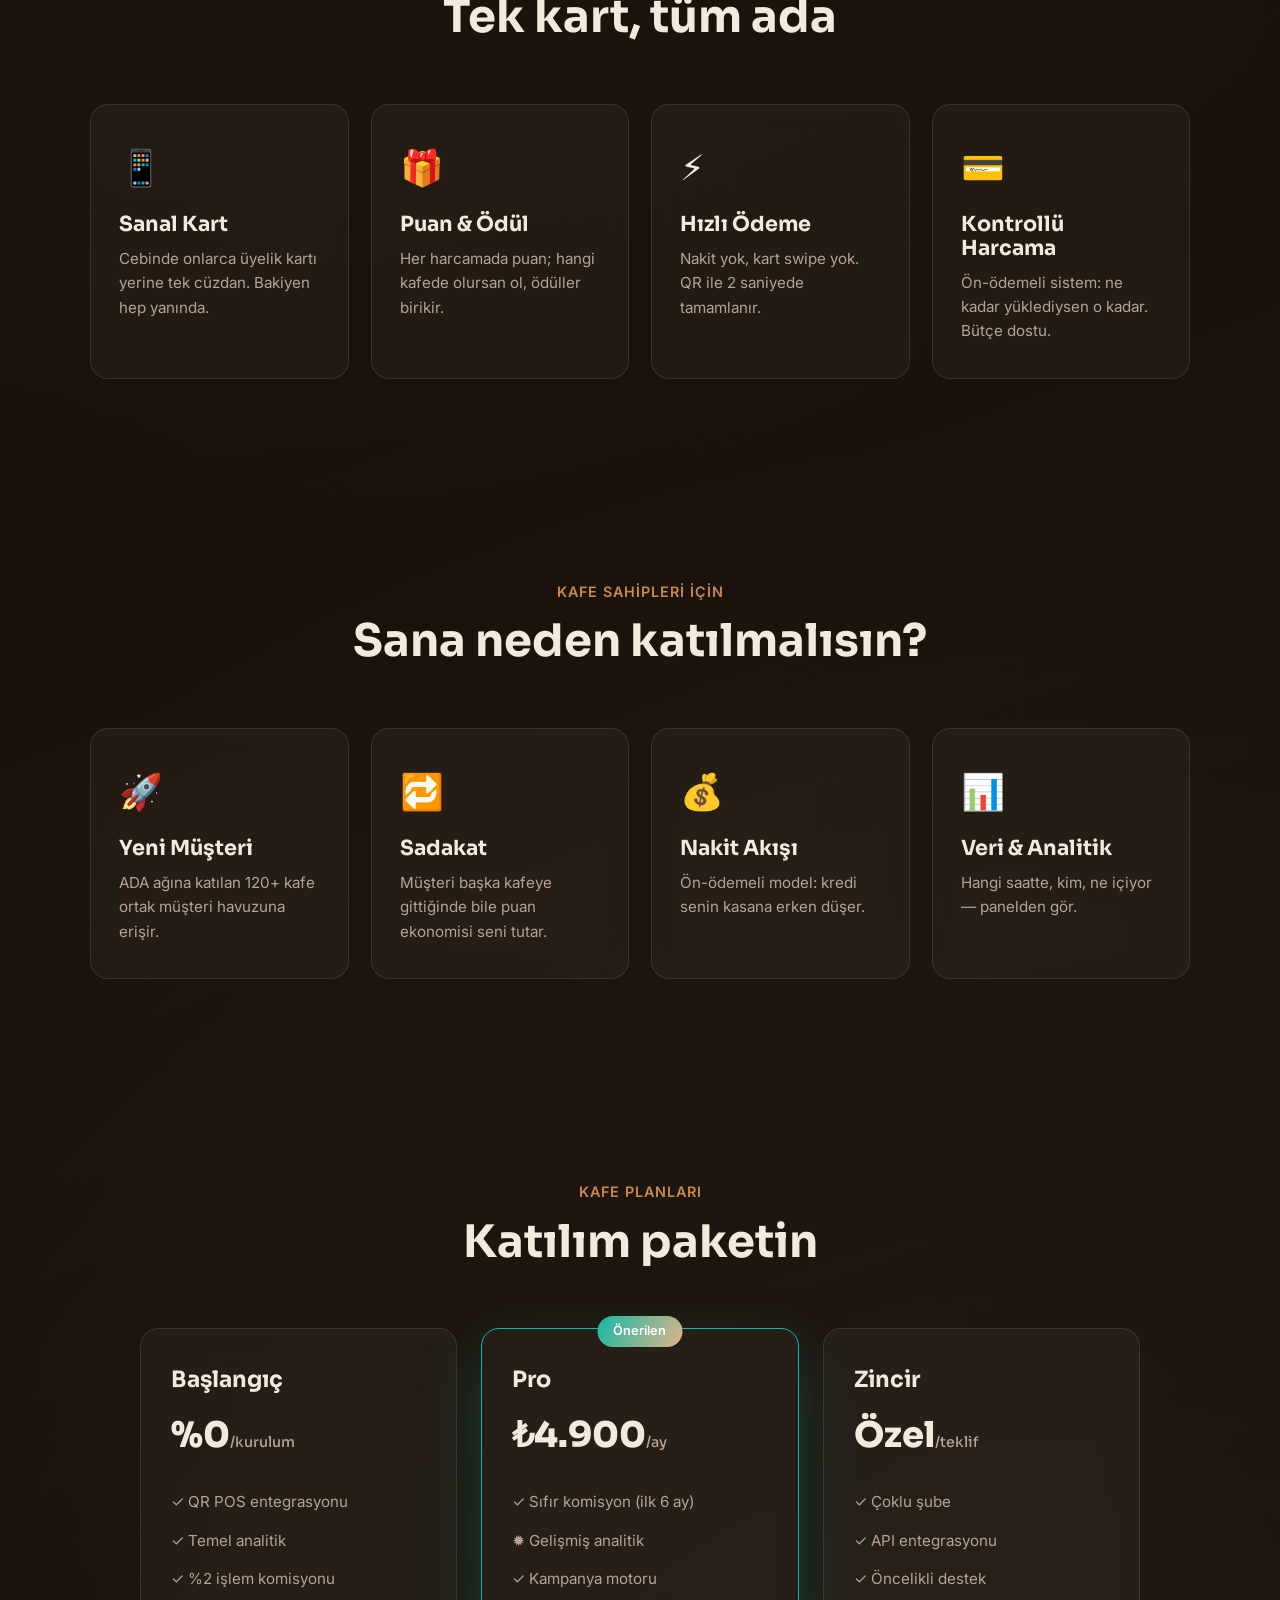
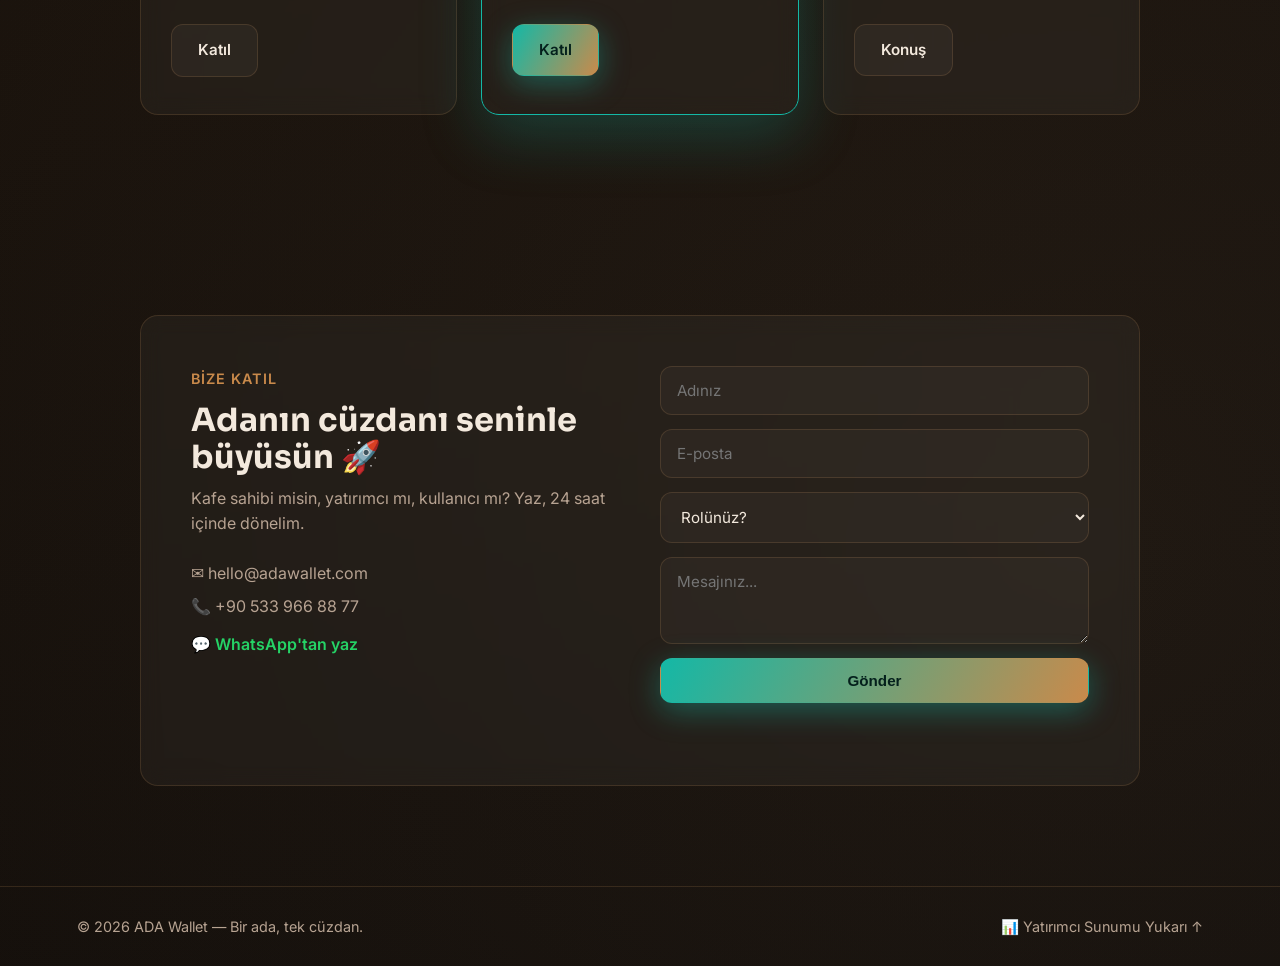
==== commit d6a23ec3: "refactor: #map bölümü tamamen kaldırıldı (SVG+PNG+nav) + 6 ilçe tutarlılığı - index.html: #map secti" ====
--- a/index.html
+++ b/index.html
@@ -26,7 +26,6 @@
       <a href="#how">Nasıl Çalışır</a>
       <a href="#for-users">Kullanıcılar</a>
       <a href="#for-cafes">Kafe Sahipleri</a>
-      <a href="#map">Harita</a>
       <a href="#contact" class="btn btn-sm">Bize Katıl</a>
     </nav>
     <button class="menu-toggle" id="menuToggle" aria-label="Menü">☰</button>
@@ -50,7 +49,7 @@
       </div>
       <div class="hero-stats reveal">
         <div class="stat"><strong data-count="120">0</strong><span>Hedef Kafe</span></div>
-        <div class="stat"><strong data-count="3">0</strong><span>Şehir</span></div>
+        <div class="stat"><strong data-count="6">0</strong><span>İlçe</span></div>
         <div class="stat"><strong data-count="1">0</strong><span>Cüzdan</span></div>
       </div>
     </div>
@@ -118,26 +117,6 @@
         <div class="card-icon">📊</div><h3>Veri & Analitik</h3>
         <p>Hangi saatte, kim, ne içiyor — panelden gör.</p>
       </article>
-    </div>
-  </section>
-
-  <!-- Cyprus map -->
-  <section class="section" id="map">
-    <div class="section-head reveal">
-      <span class="eyebrow">Ada Geneli Ağ</span>
-      <h2>Tek cüzdan, altı ilçe</h2>
-    </div>
-    <div class="map-wrap glass reveal">
-      <svg class="cyprus" viewBox="0 0 300 200" role="img" aria-label="Kuzey Kıbrıs ilçe haritası">
-        <path d="M70 40 C90 25 130 22 160 30 C185 37 200 30 215 45 C228 58 222 78 232 95 C242 112 228 130 212 140 C200 148 188 165 170 168 C150 171 140 158 120 162 C100 166 92 150 78 140 C62 128 70 108 58 92 C48 78 55 60 70 40 Z" fill="rgba(20,184,166,0.12)" stroke="var(--accent)" stroke-width="2"/>
-        <circle cx="150" cy="78" r="5" fill="var(--accent-2)"/><text x="150" y="66" class="city">Lefkoşa</text>
-        <circle cx="120" cy="118" r="5" fill="var(--accent-2)"/><text x="118" y="136" class="city">Girne</text>
-        <circle cx="196" cy="118" r="5" fill="var(--accent-2)"/><text x="196" y="136" class="city">Gazimağusa</text>
-        <circle cx="232" cy="100" r="4.5" fill="var(--sea)"/><text x="226" y="92" class="city">İskele</text>
-        <circle cx="118" cy="150" r="4.5" fill="var(--sea)"/><text x="112" y="166" class="city">Güzelyurt</text>
-        <circle cx="86" cy="160" r="4.5" fill="var(--sea)"/><text x="74" y="176" class="city">Lefke</text>
-      </svg>
-      <p class="map-note">Lefkoşa, Girne, Gazimağusa, İskele, Güzelyurt, Lefke — ada genelinde aynı bakiye.</p>
     </div>
   </section>
 
--- a/style.css
+++ b/style.css
@@ -95,13 +95,6 @@
 .plan-pop { border-color: var(--accent); box-shadow: 0 20px 60px rgba(20,184,166,0.25); transform: scale(1.04); }
 .pop-tag { position: absolute; top: -13px; left: 50%; transform: translateX(-50%); background: linear-gradient(120deg, var(--accent), var(--accent-3)); color: #fff; padding: 5px 16px; border-radius: 999px; font-size: 0.8rem; font-weight: 600; white-space: nowrap; }
 
-.map-wrap { max-width: 620px; margin: 0 auto; padding: 36px; text-align: center; background: linear-gradient(160deg, rgba(201,138,75,0.08), rgba(20,184,166,0.05)); }
-.cyprus { width: 100%; max-width: 380px; height: auto; filter: drop-shadow(0 0 24px rgba(20,184,166,0.35)); }
-.cyprus path { fill: rgba(201,138,75,0.22); stroke: var(--accent); stroke-width: 2.5; }
-.cyprus circle { fill: var(--accent-2); filter: drop-shadow(0 0 8px var(--accent-2)); }
-.cyprus .city { font-family: 'Inter', sans-serif; font-size: 12px; fill: var(--accent-3); font-weight: 600; }
-.map-note { color: var(--muted); margin-top: 18px; font-size: 0.95rem; }
-
 .contact { display: grid; grid-template-columns: 1fr 1fr; gap: 40px; padding: 50px; max-width: 1000px; margin: 0 auto; }
 .contact-info h2 { font-size: 2rem; margin: 10px 0; }
 .contact-info p { color: var(--muted); }
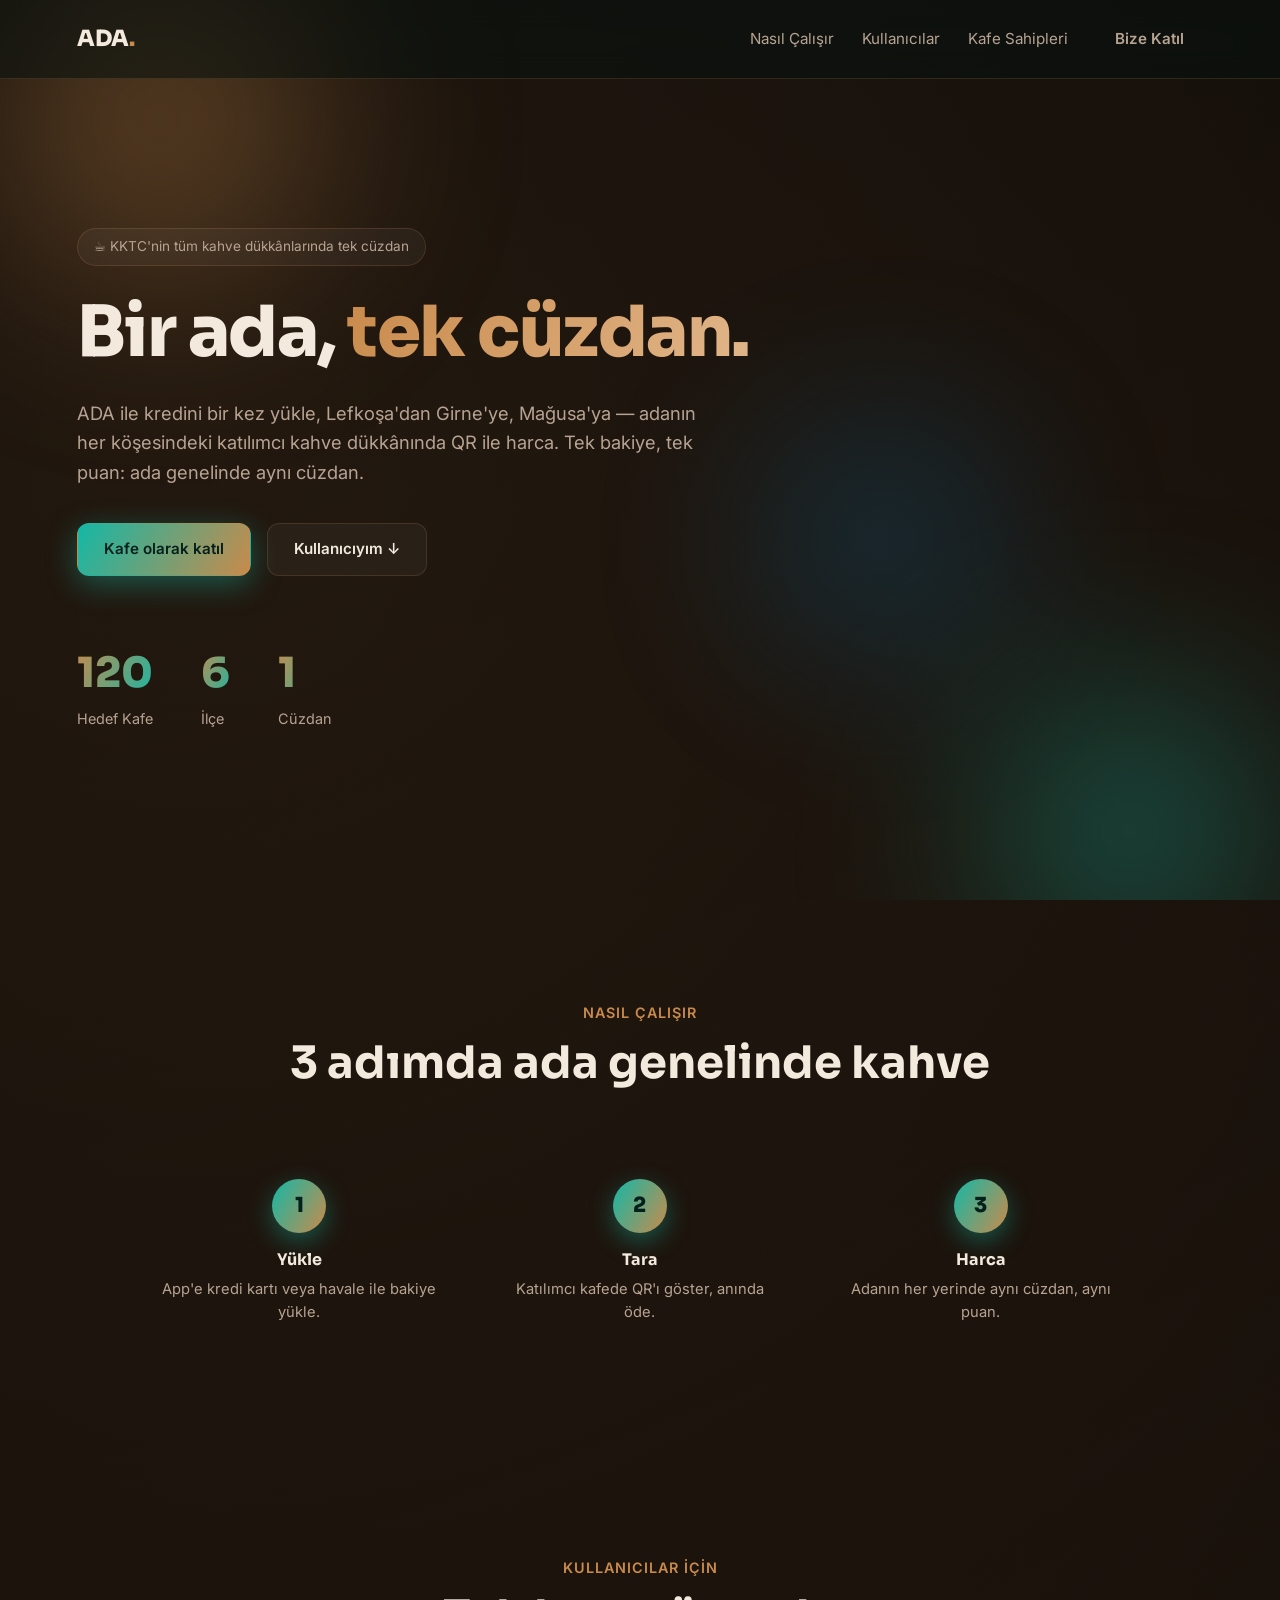
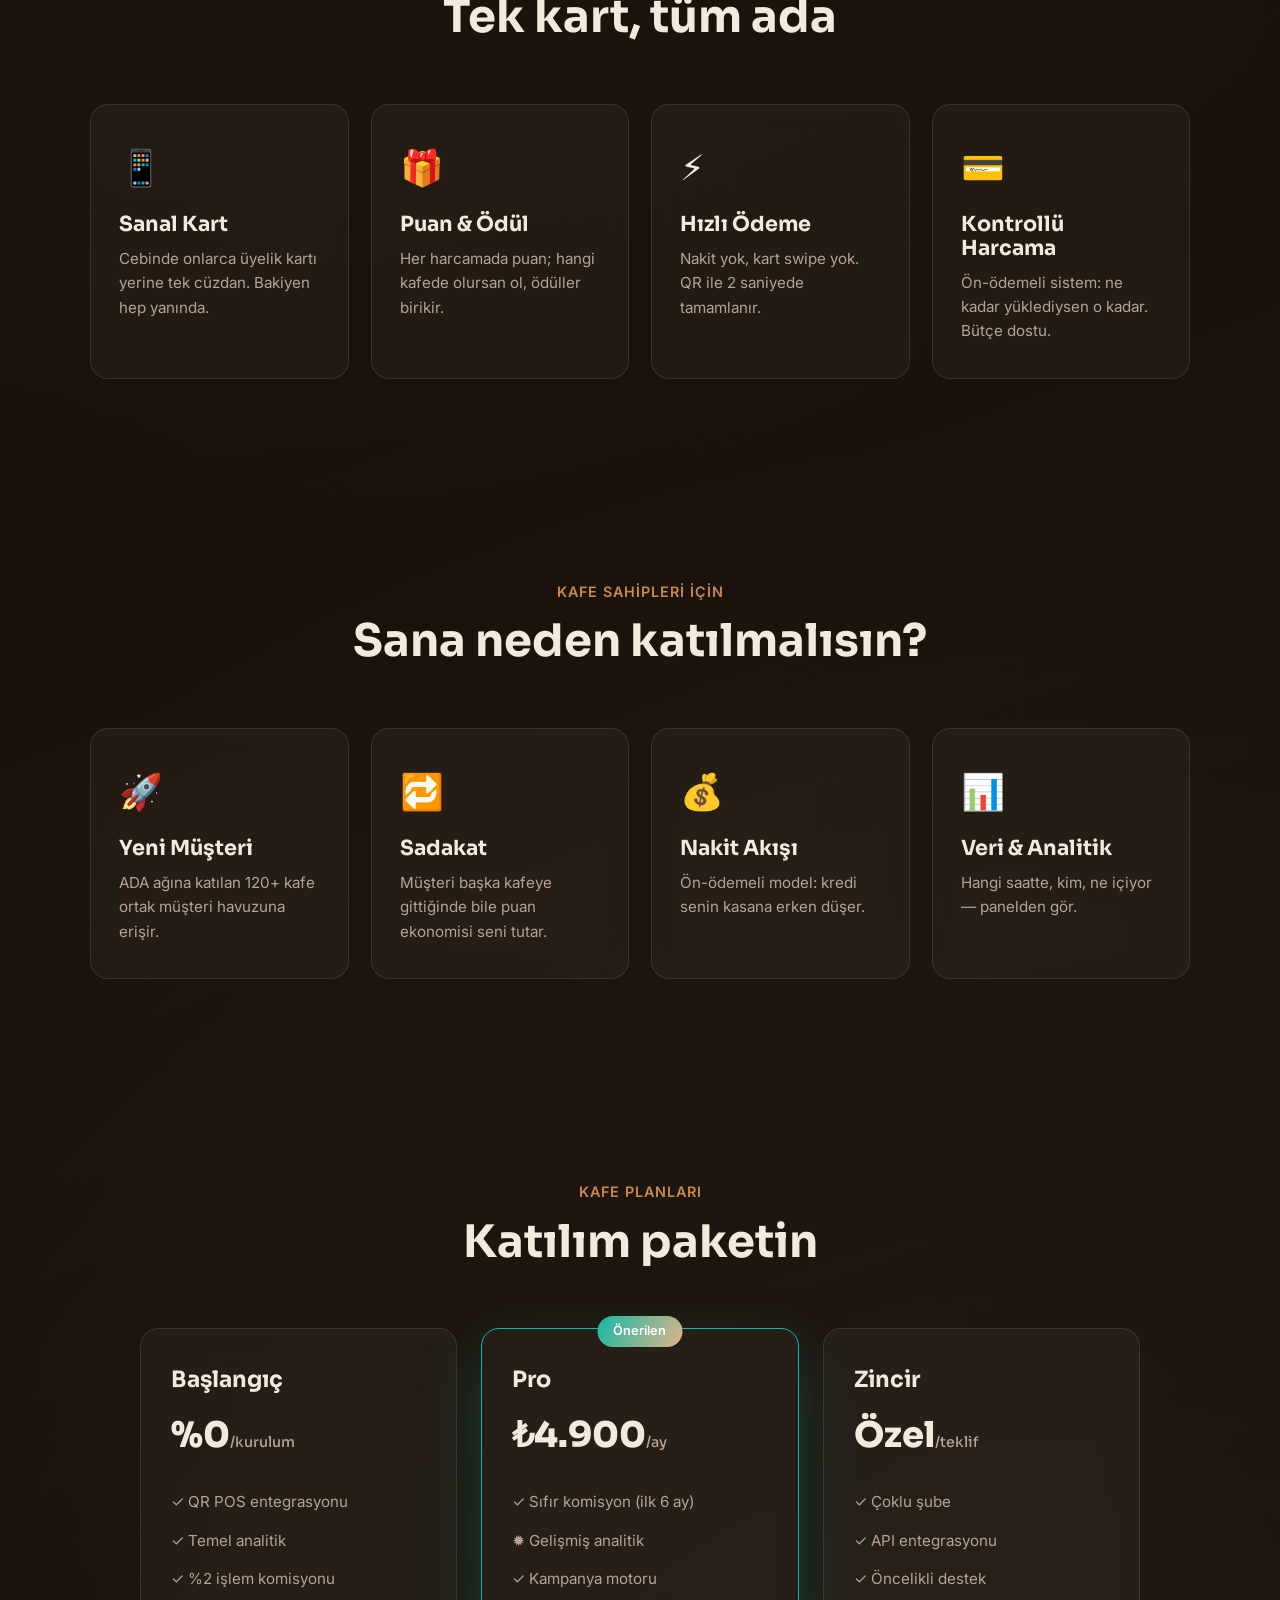
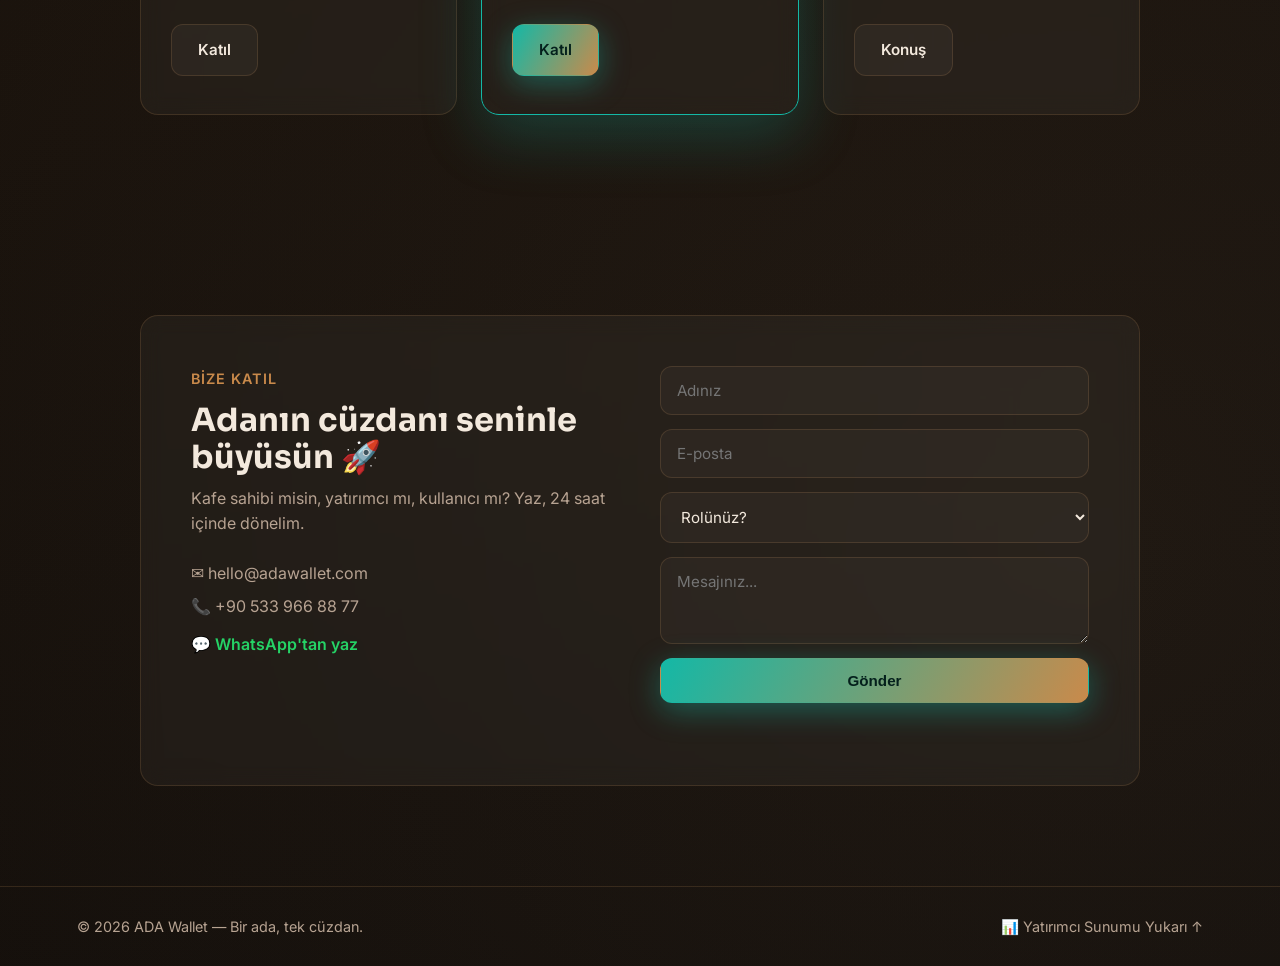
==== commit dd4f0c88: "docs(style): 'Starbucks kartı gibi' benzetmesi kaldırıldı, özgün pazarlama dili - index.html: hero-s" ====
--- a/index.html
+++ b/index.html
@@ -40,8 +40,8 @@
       </h1>
       <p class="hero-sub reveal">
         ADA ile kredini bir kez yükle, Lefkoşa'dan Girne'ye, Mağusa'ya — adanın
-        her köşesindeki katılımcı kahve dükkânında QR ile harca. Starbucks kartı
-        gibi, ama tüm Kıbrıs kahveleri için.
+        her köşesindeki katılımcı kahve dükkânında QR ile harca. Tek bakiye, tek
+        puan: ada genelinde aynı cüzdan.
       </p>
       <div class="hero-cta reveal">
         <a href="#contact" class="btn btn-primary">Kafe olarak katıl</a>
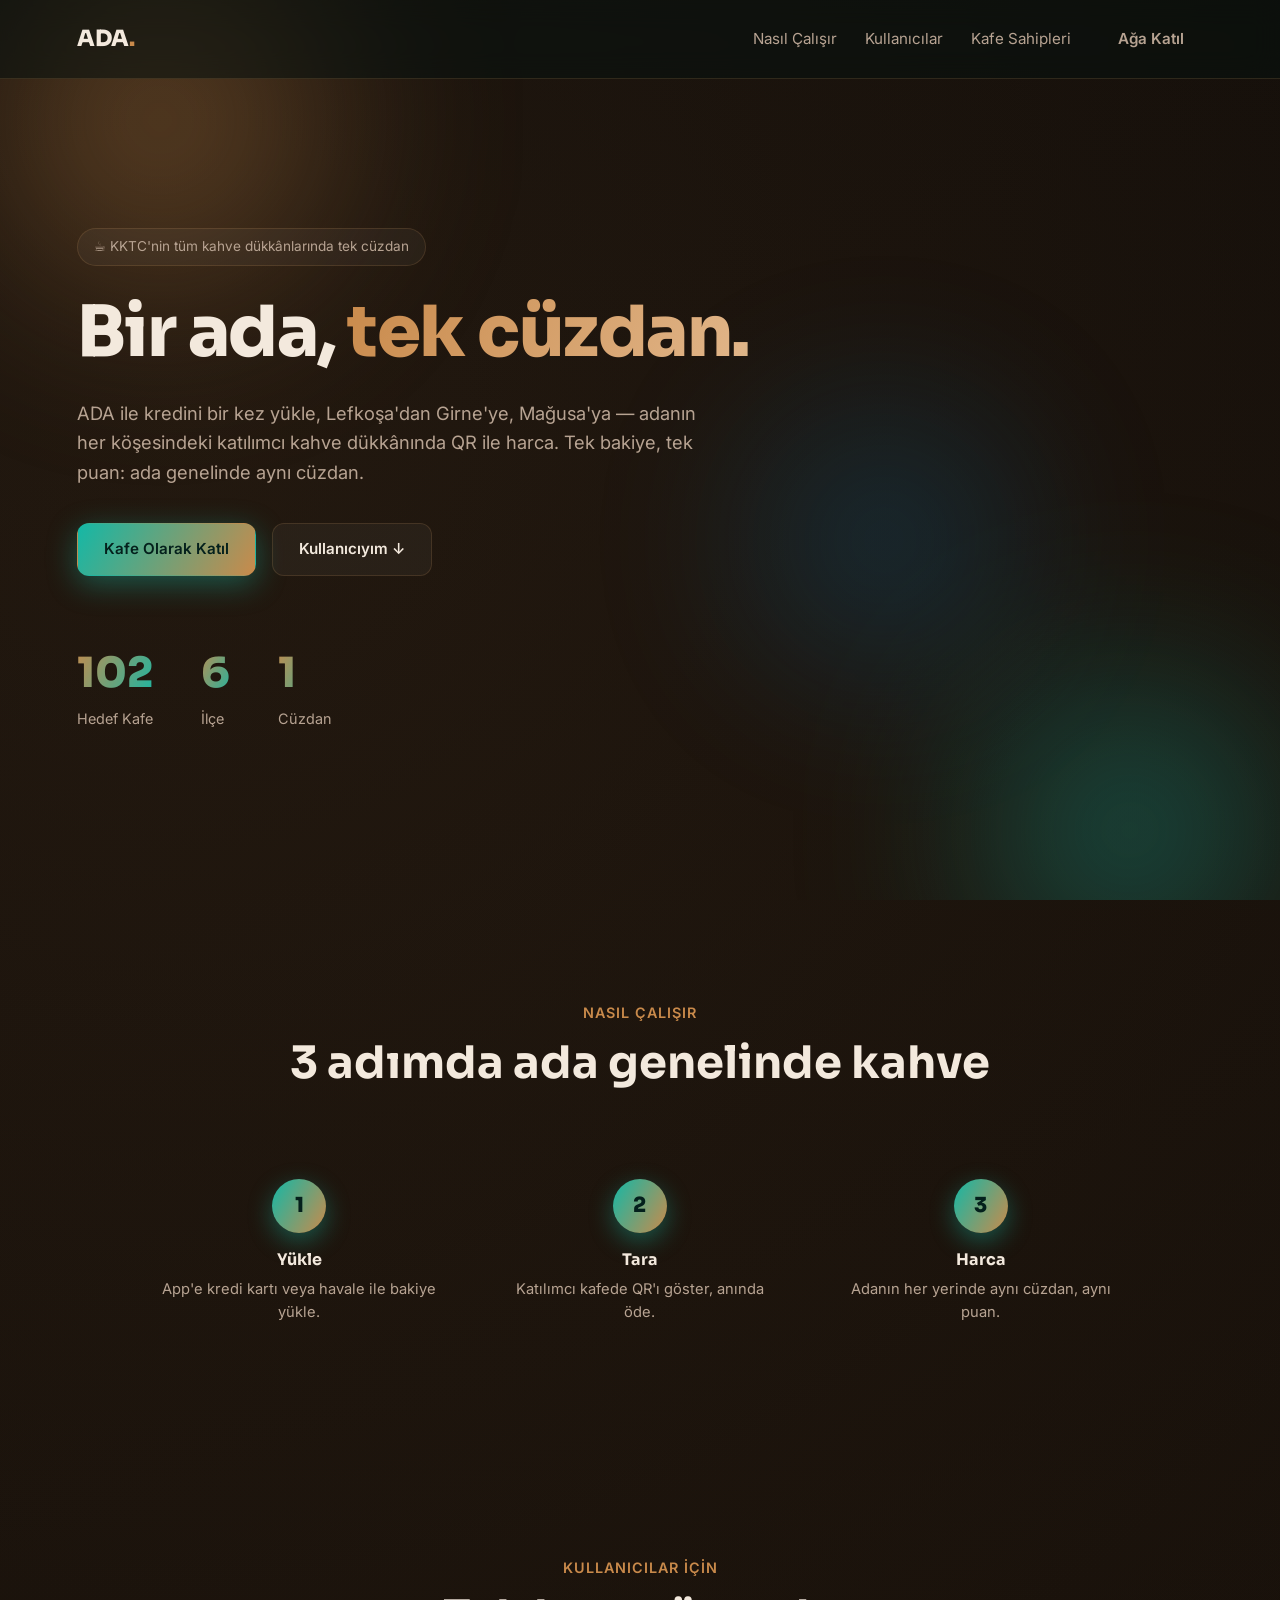
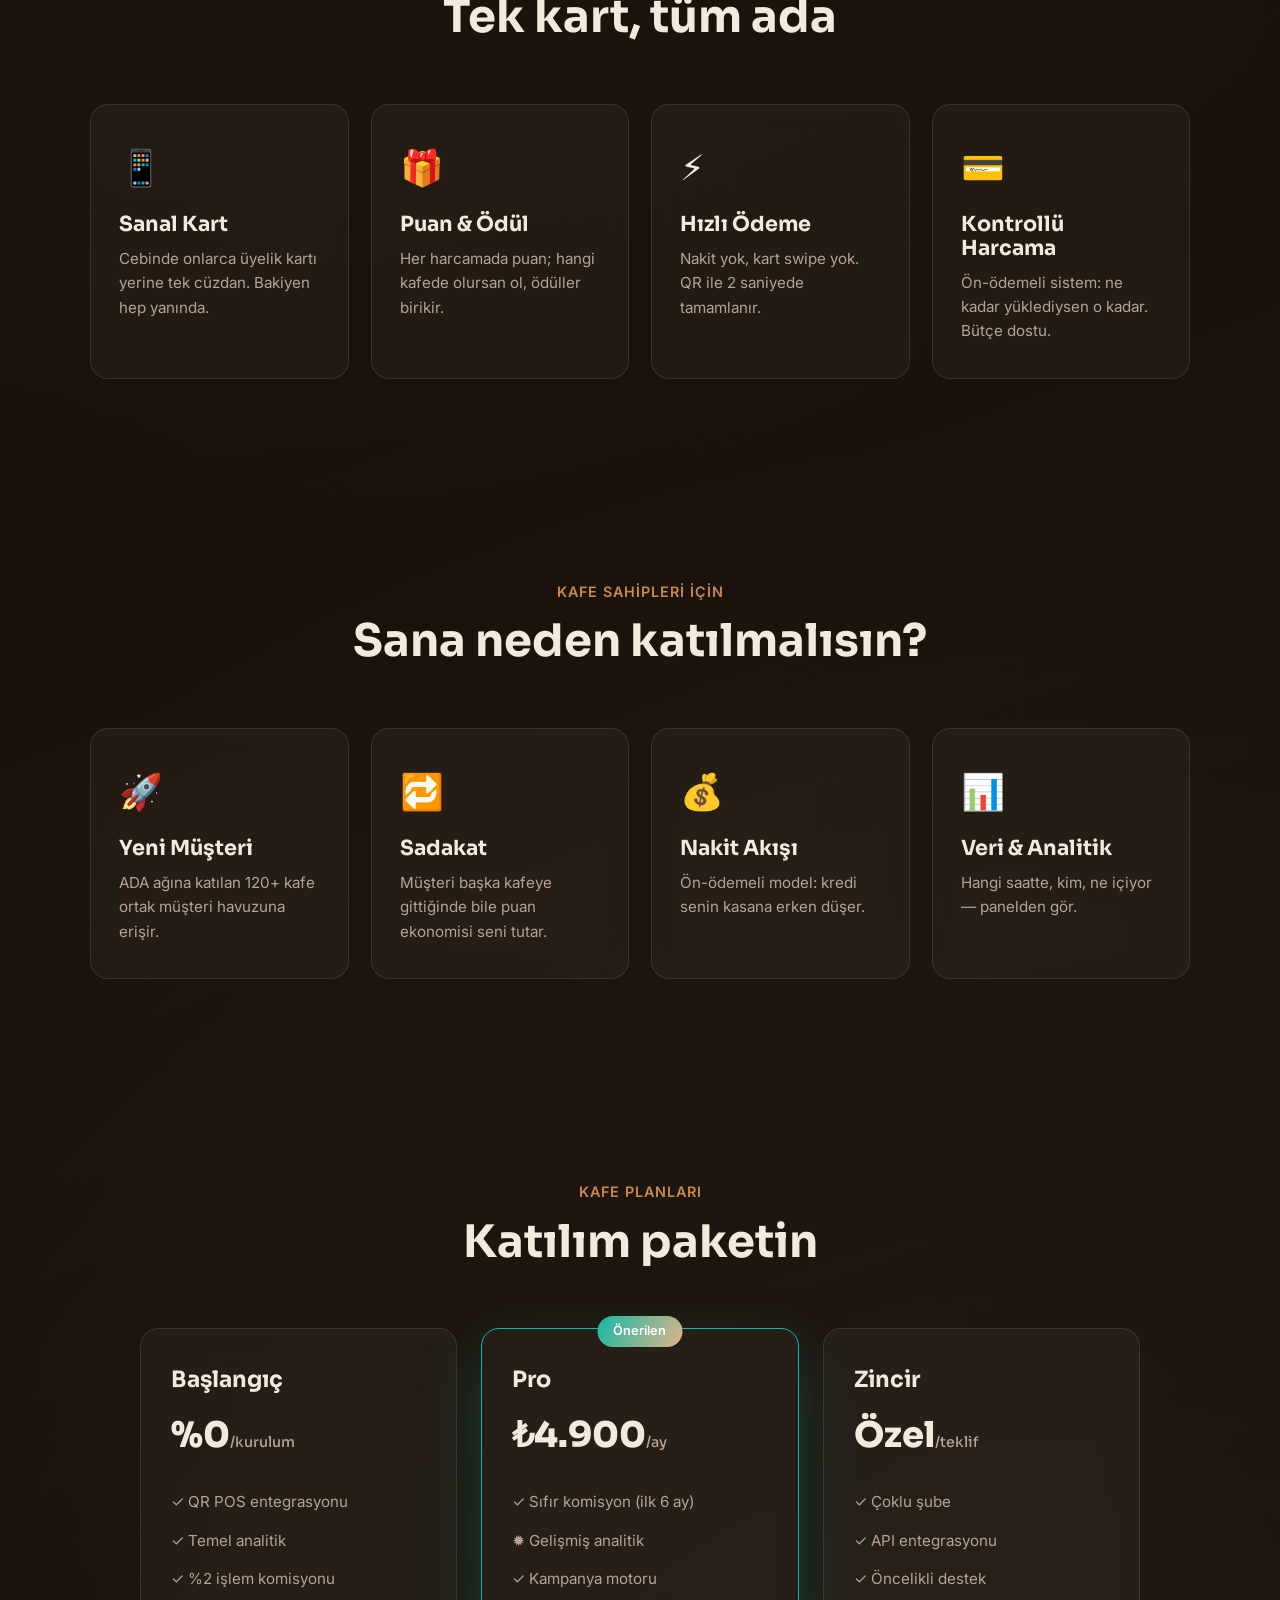
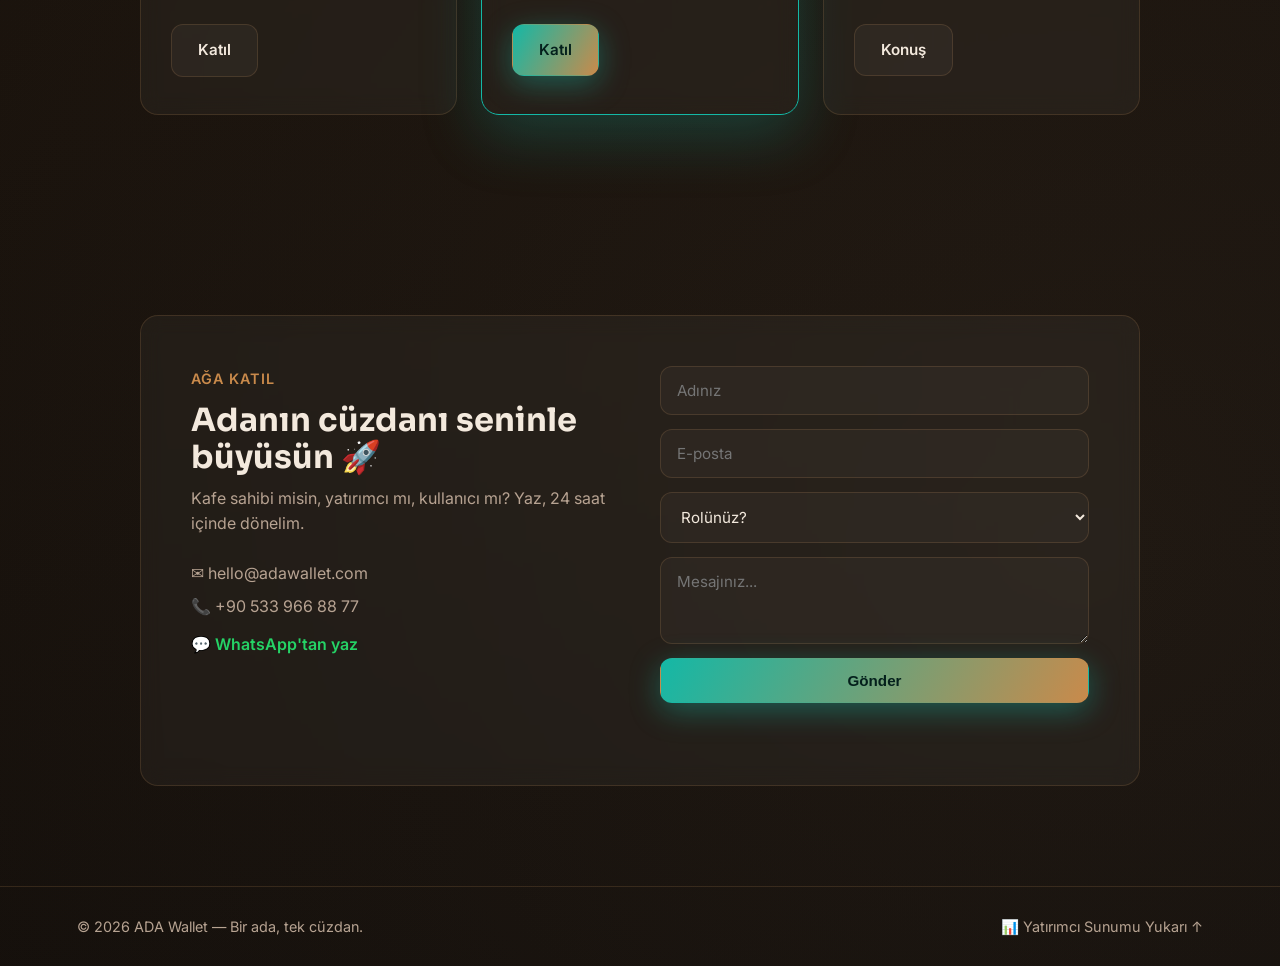
==== commit 28449d8f: "fix(style): 'Bize Katıl' -> 'Ağa Katıl' + select option beyaz zemin duzeltmesi - index.html: nav/con" ====
--- a/index.html
+++ b/index.html
@@ -26,7 +26,7 @@
       <a href="#how">Nasıl Çalışır</a>
       <a href="#for-users">Kullanıcılar</a>
       <a href="#for-cafes">Kafe Sahipleri</a>
-      <a href="#contact" class="btn btn-sm">Bize Katıl</a>
+      <a href="#contact" class="btn btn-sm">Ağa Katıl</a>
     </nav>
     <button class="menu-toggle" id="menuToggle" aria-label="Menü">☰</button>
   </header>
@@ -44,7 +44,7 @@
         puan: ada genelinde aynı cüzdan.
       </p>
       <div class="hero-cta reveal">
-        <a href="#contact" class="btn btn-primary">Kafe olarak katıl</a>
+        <a href="#contact" class="btn btn-primary">Kafe Olarak Katıl</a>
         <a href="#for-users" class="btn btn-ghost">Kullanıcıyım ↓</a>
       </div>
       <div class="hero-stats reveal">
@@ -153,7 +153,7 @@
   <section class="section" id="contact">
     <div class="contact glass reveal">
       <div class="contact-info">
-        <span class="eyebrow">Bize Katıl</span>
+        <span class="eyebrow">Ağa Katıl</span>
         <h2>Adanın cüzdanı seninle büyüsün 🚀</h2>
         <p>Kafe sahibi misin, yatırımcı mı, kullanıcı mı? Yaz, 24 saat içinde dönelim.</p>
         <div class="contact-meta">
--- a/style.css
+++ b/style.css
@@ -101,6 +101,7 @@
 .contact-meta { margin-top: 24px; display: flex; flex-direction: column; gap: 8px; color: var(--muted); }
 .contact-form { display: flex; flex-direction: column; gap: 14px; }
 .contact-form input, .contact-form textarea, .contact-form select { width: 100%; padding: 14px 16px; border-radius: 12px; border: 1px solid var(--border); background: rgba(255,255,255,0.03); color: var(--text); font-family: inherit; font-size: 0.95rem; resize: vertical; }
+.contact-form select option { background: var(--bg-2); color: var(--text); }
 .contact-form input:focus, .contact-form textarea:focus, .contact-form select:focus { outline: none; border-color: var(--accent-2); }
 .form-note { color: var(--accent-2); font-size: 0.9rem; min-height: 1.2em; }
 
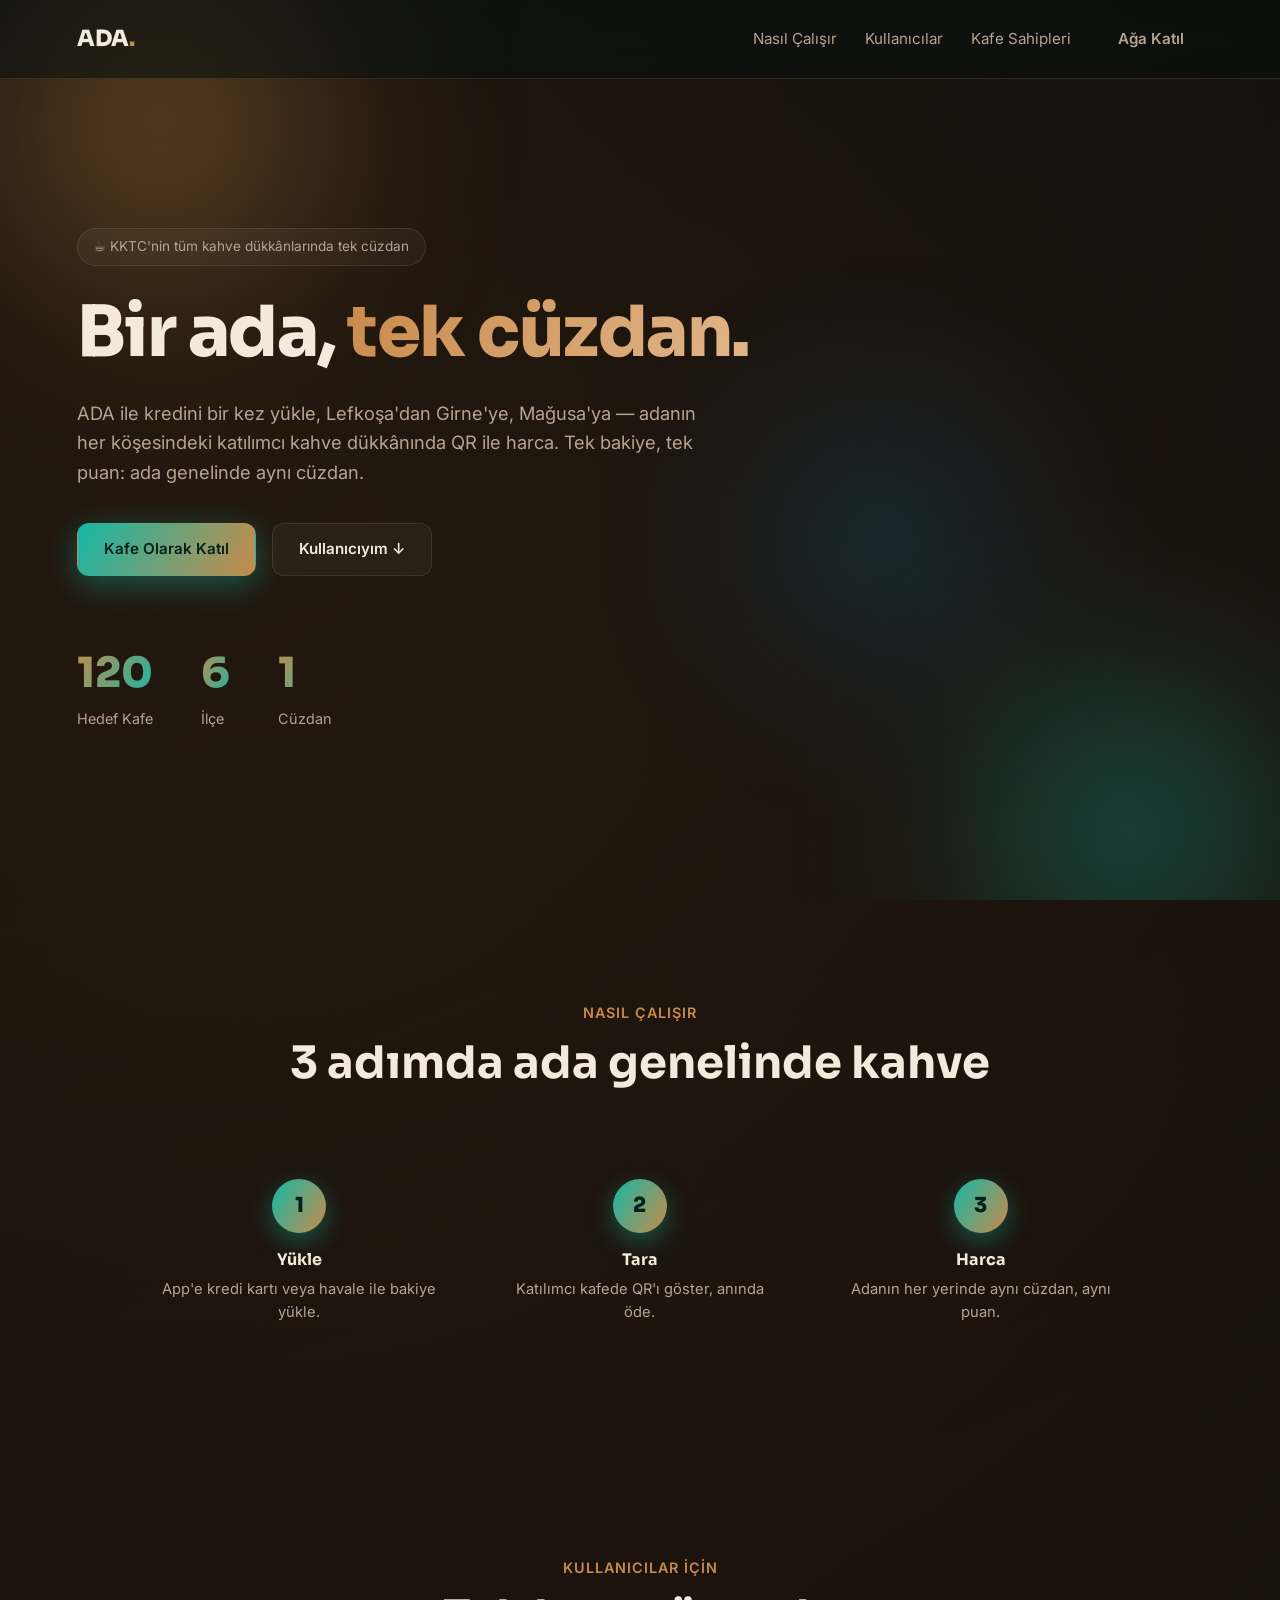
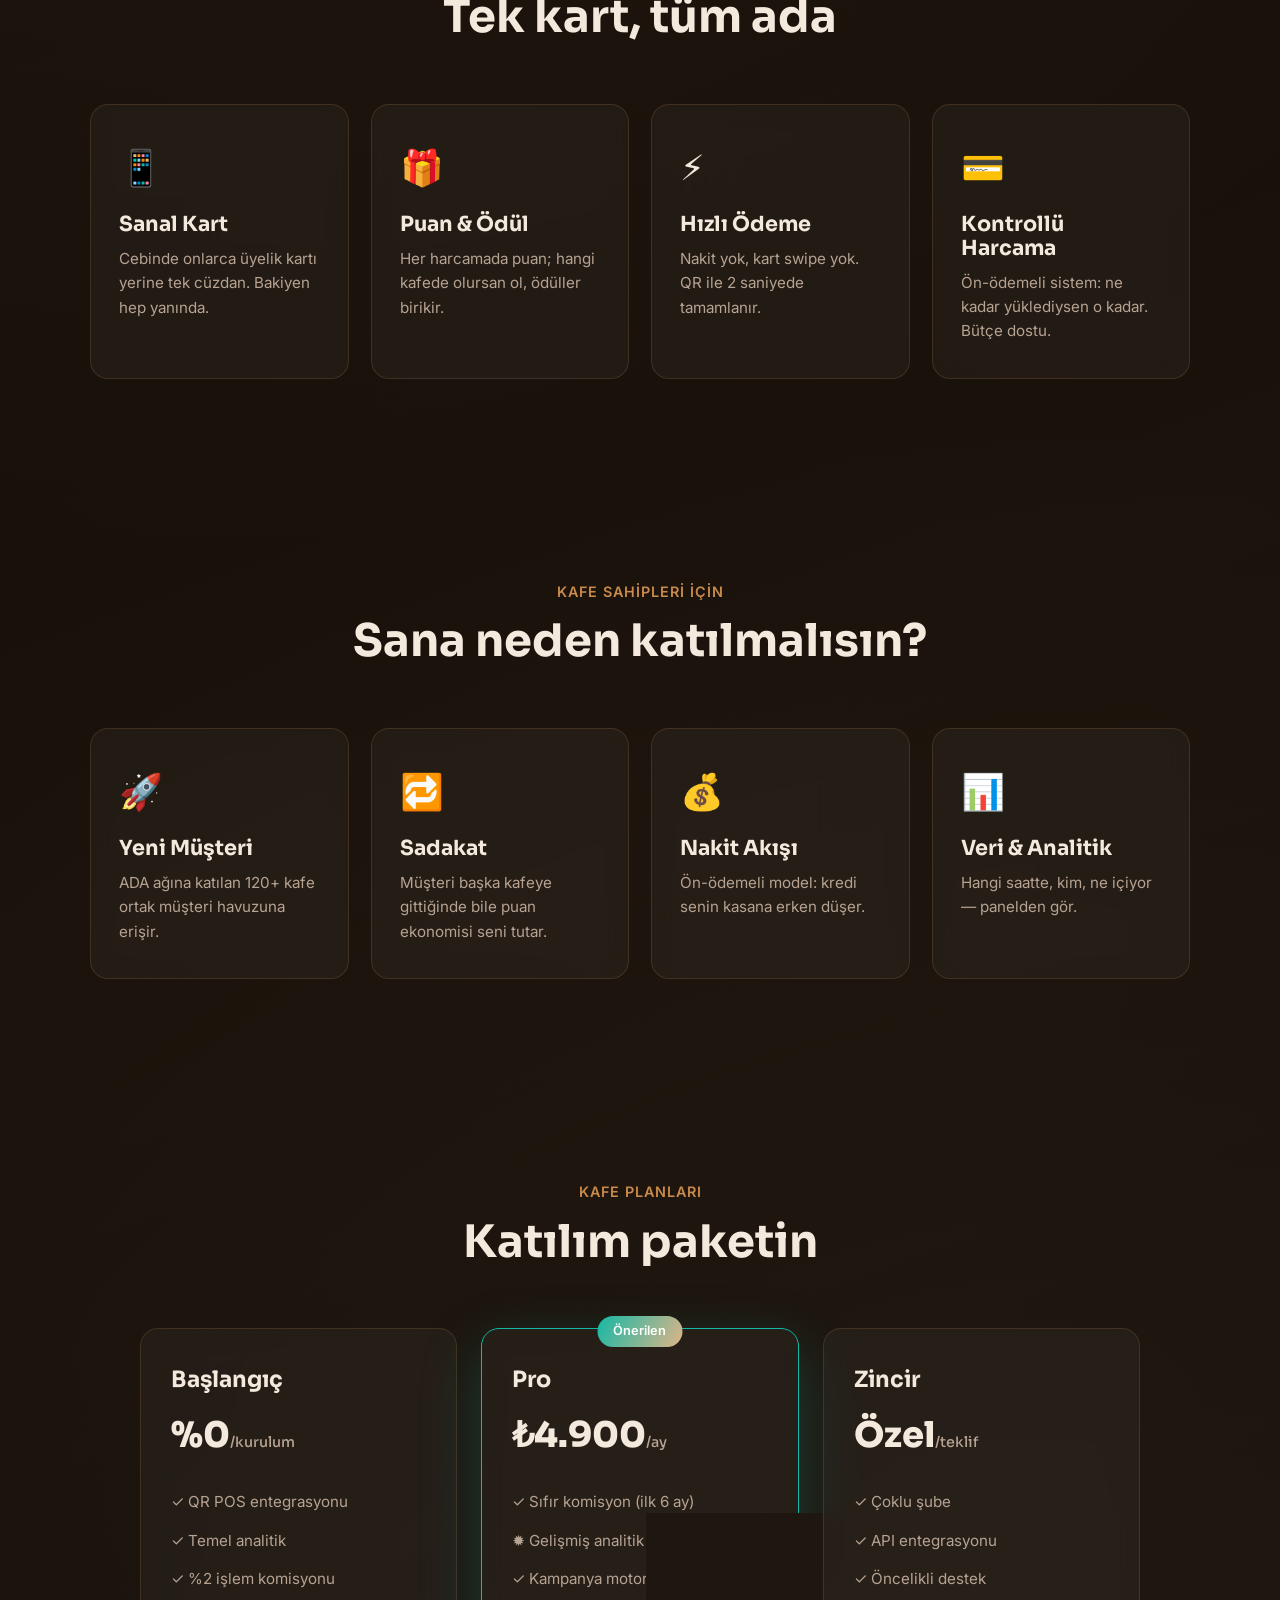
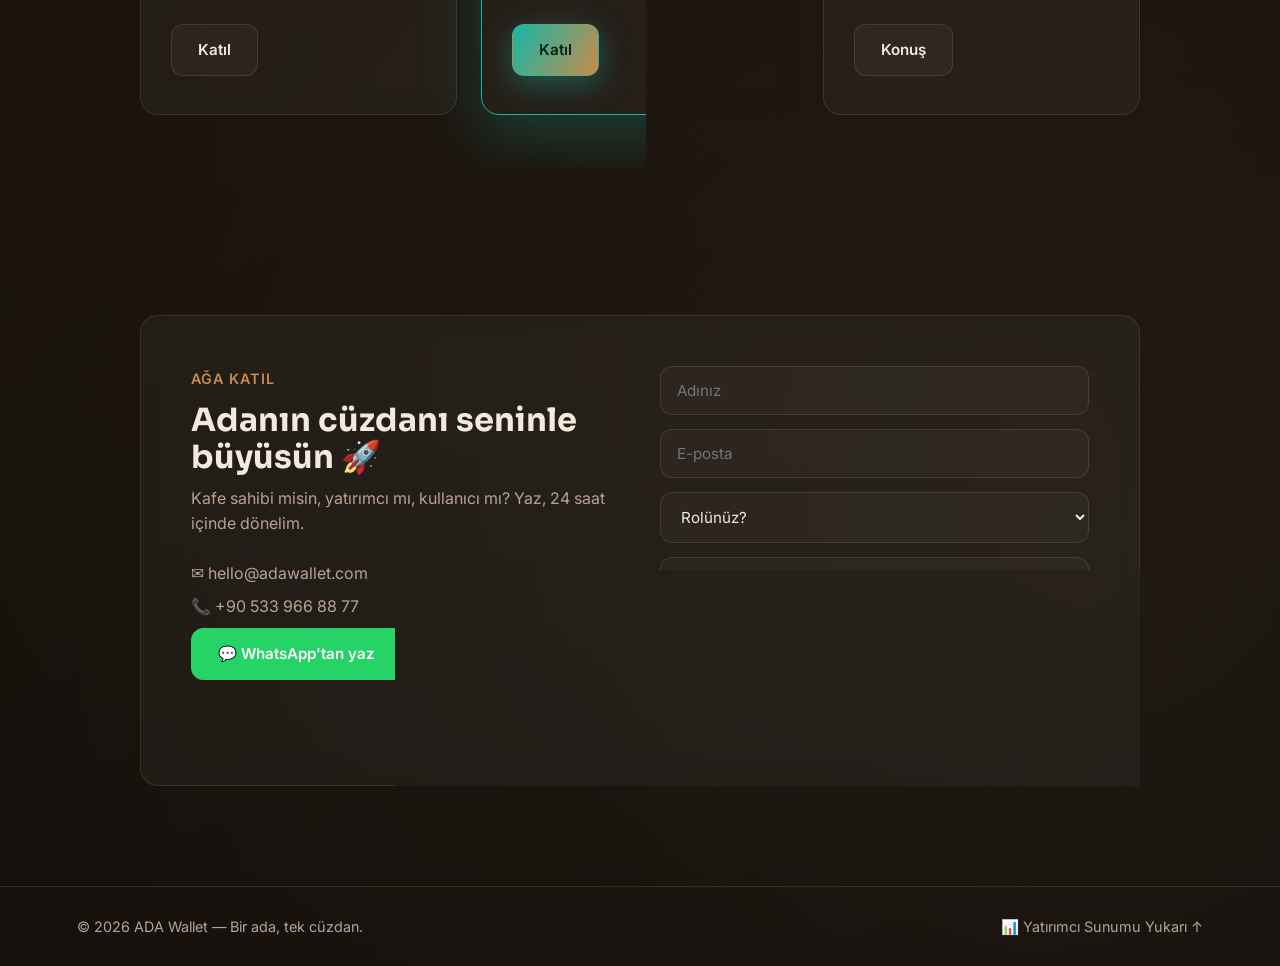
==== commit bf3d9ae3: "chore: vercel.json + dead asset ignore + whatsapp btn + font preconnect - vercel.json: build bos, ou" ====
--- a/index.html
+++ b/index.html
@@ -159,7 +159,7 @@
         <div class="contact-meta">
           <span>✉️ hello@adawallet.com</span>
           <span>📞 +90 533 966 88 77</span>
-          <a href="https://wa.me/905339668877?text=Merhaba%2C%20ADA%20hakk%C4%B1nda%20bilgi%20istiyorum." target="_blank" rel="noopener" class="wa-inline">💬 WhatsApp'tan yaz</a>
+          <a href="https://wa.me/905339668877?text=Merhaba%2C%20ADA%20hakk%C4%B1nda%20bilgi%20istiyorum." target="_blank" rel="noopener" class="btn btn-whatsapp">💬 WhatsApp'tan yaz</a>
         </div>
       </div>
       <form class="contact-form" id="contactForm" action="https://formspree.io/f/meebyvve" method="POST">
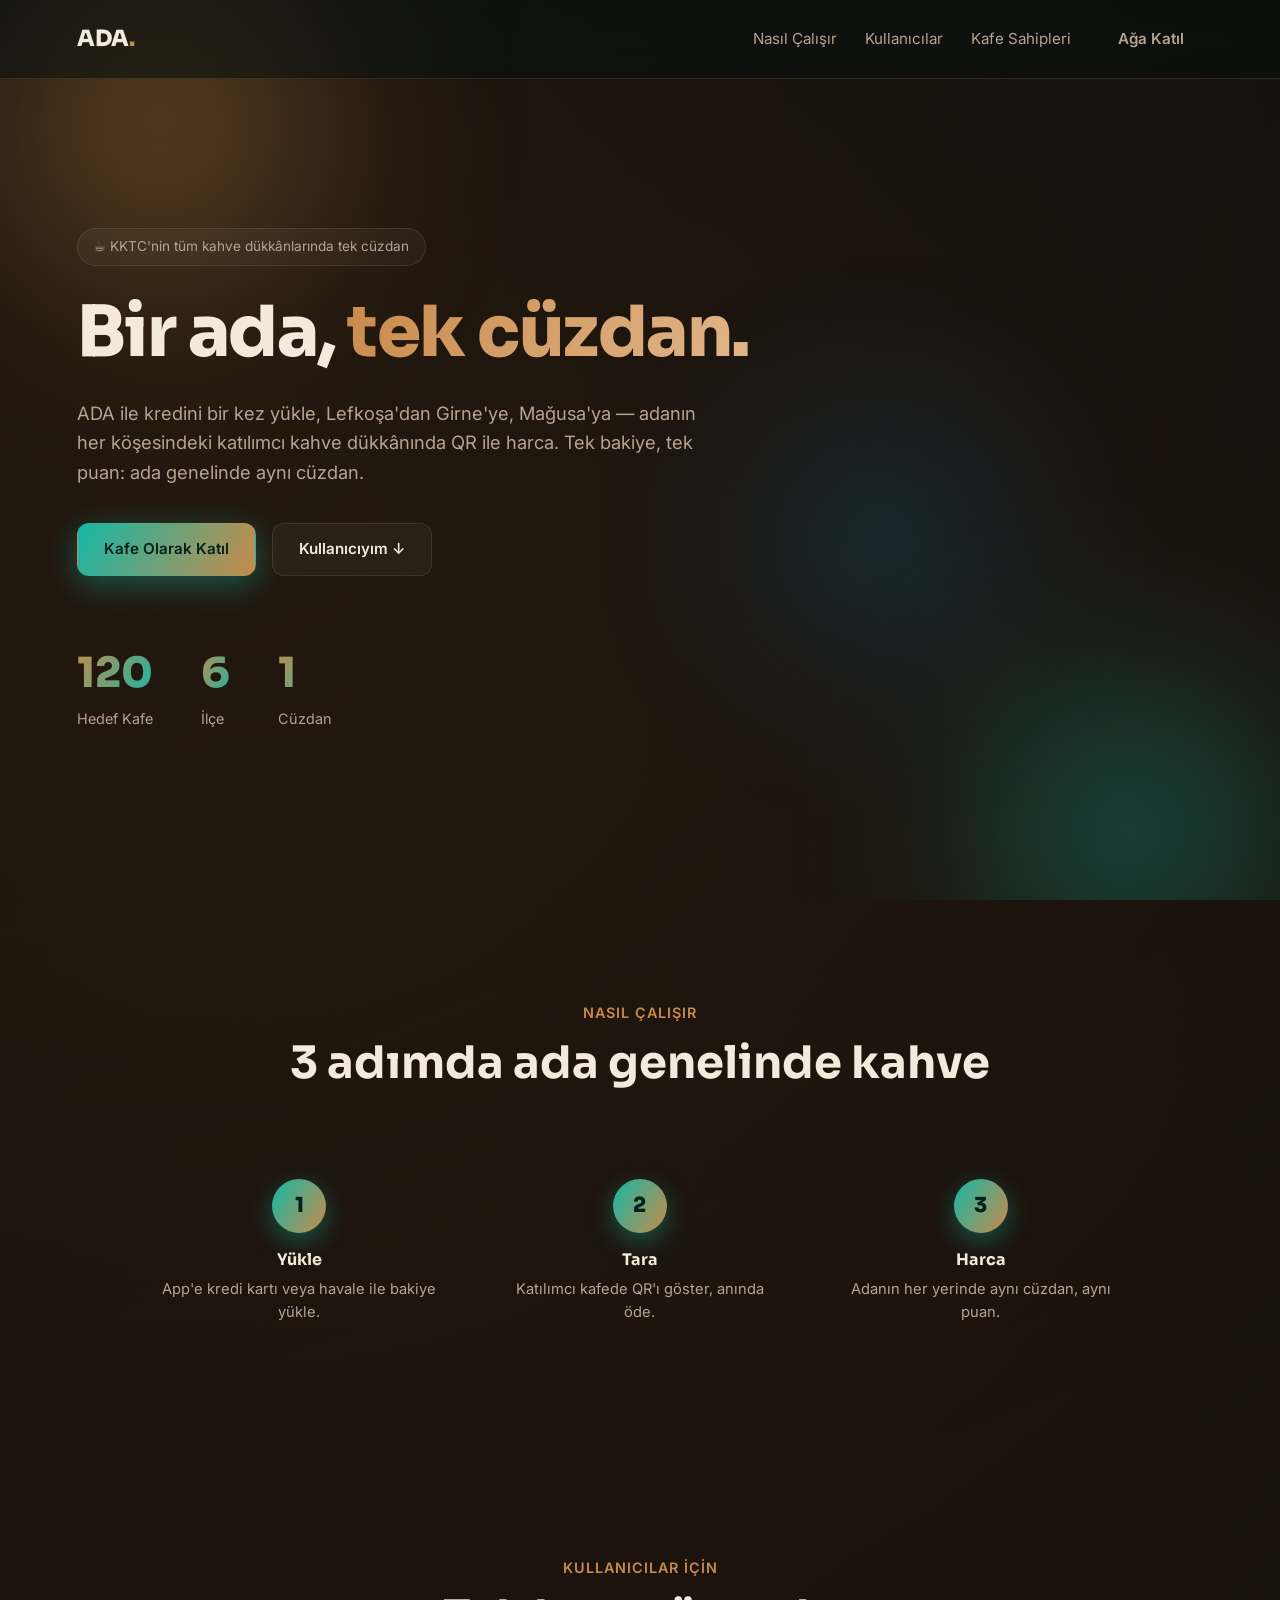
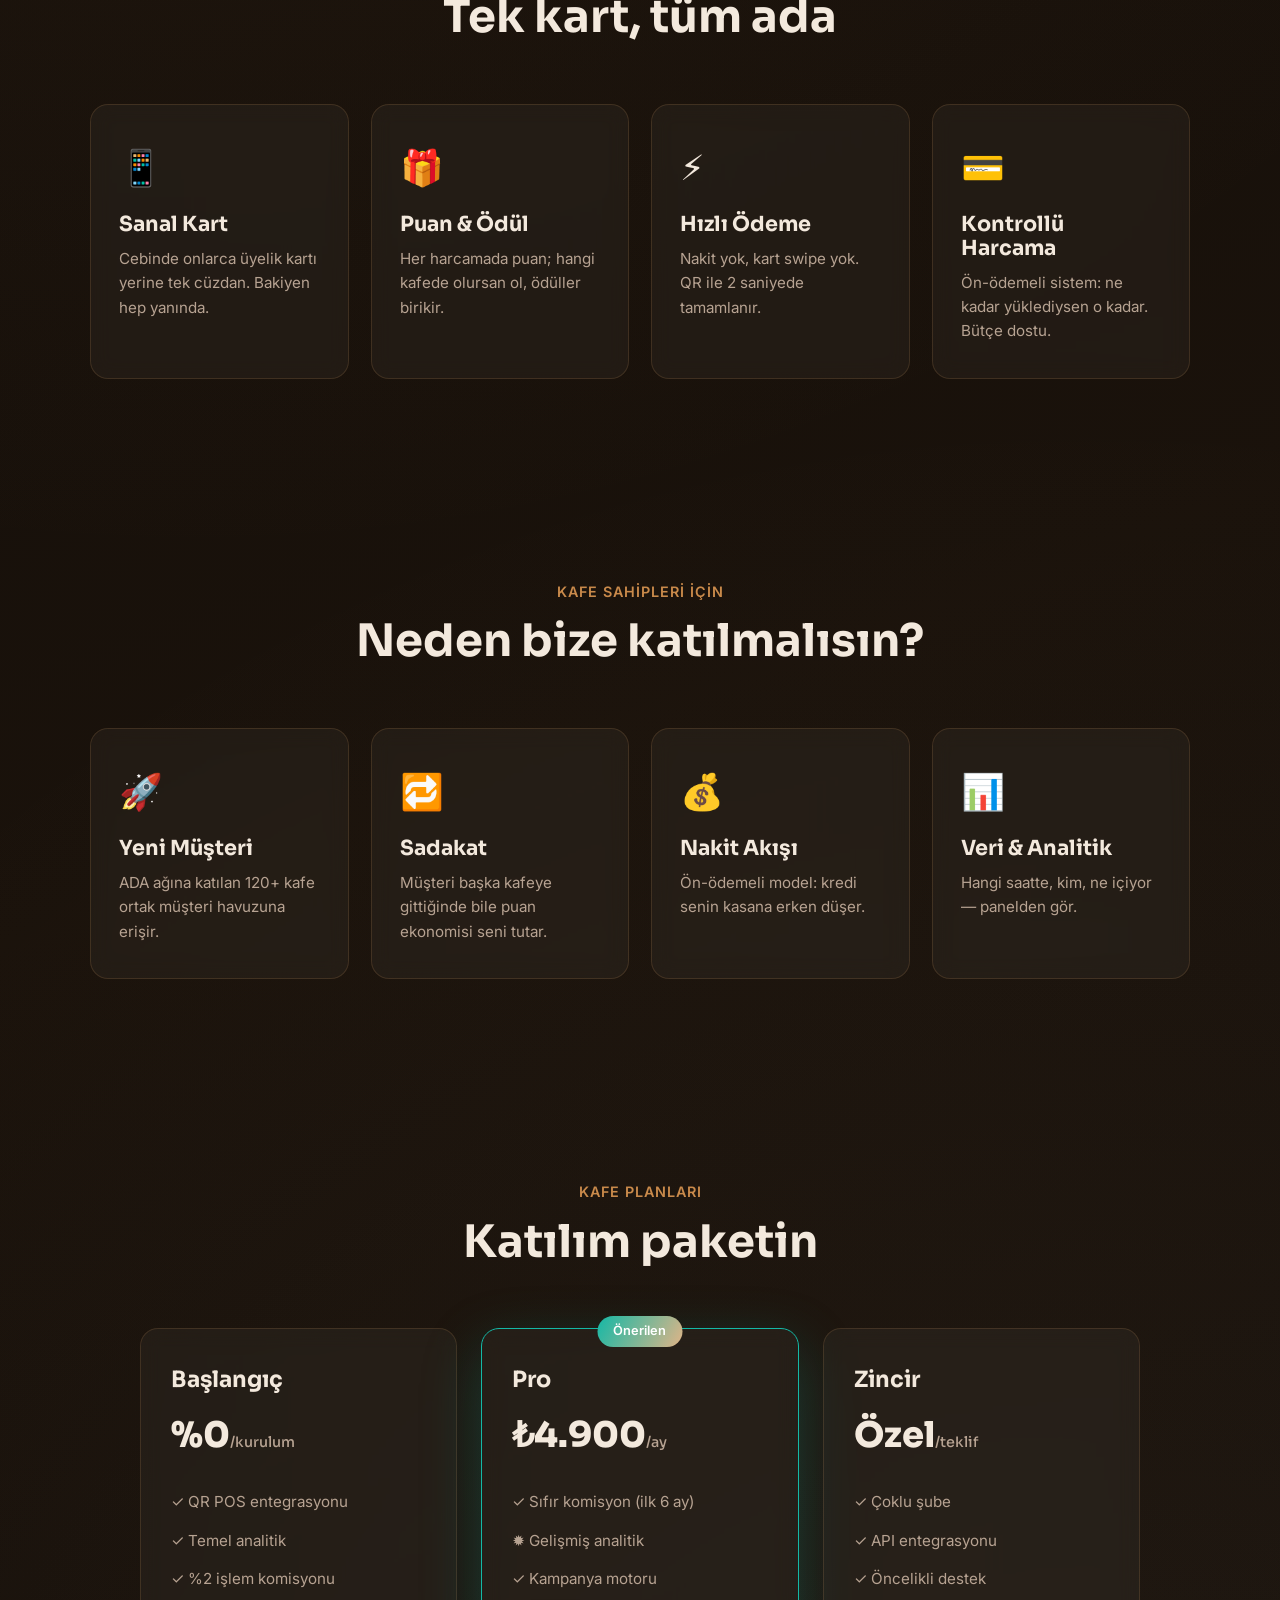
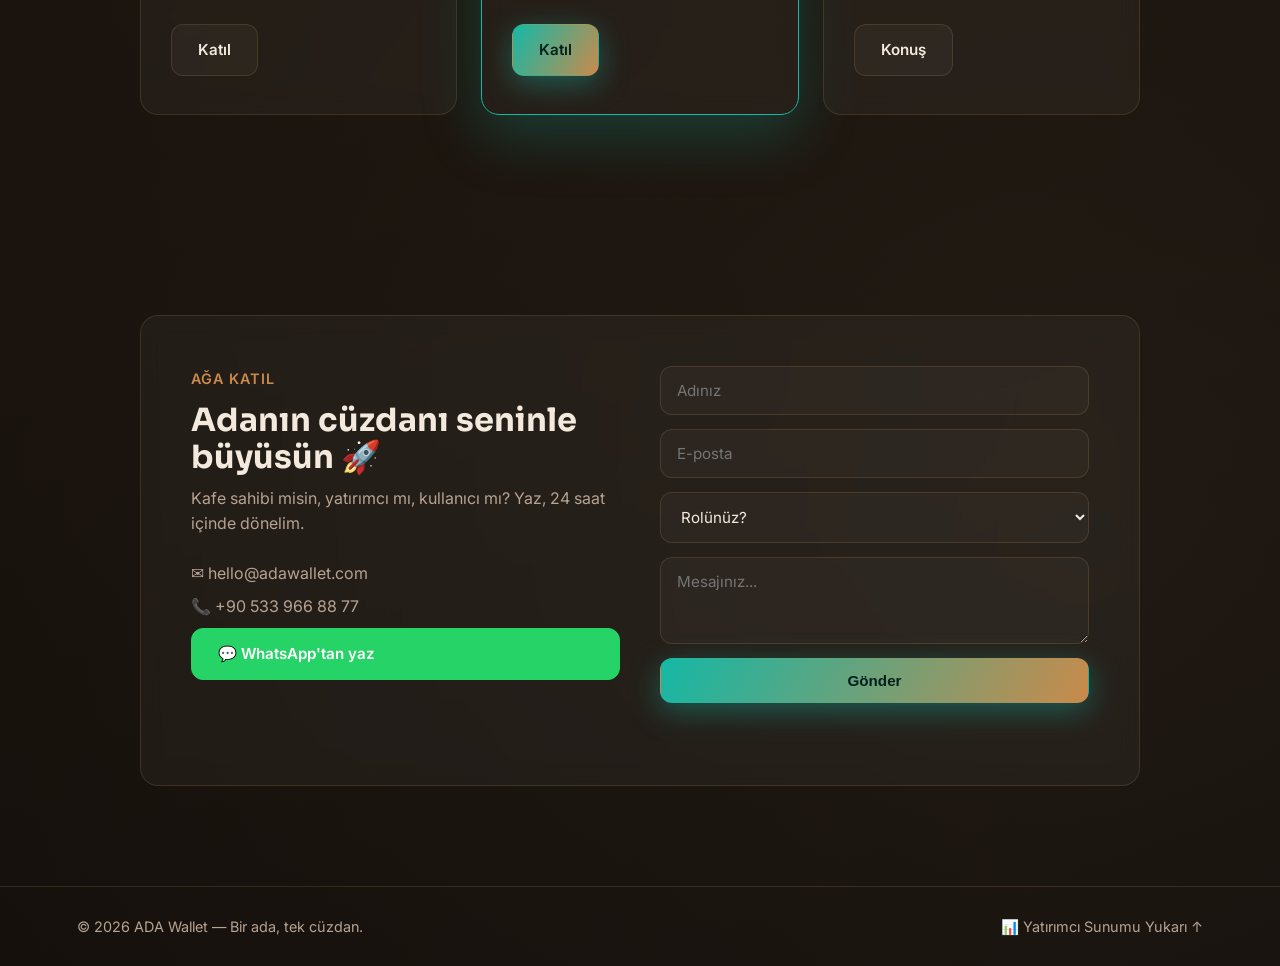
==== commit e91d653b: "fix(copy): 'Sana neden katılmalısın?' -> 'Neden bize katılmalısın?' (#for-cafes baslik grammatik duz" ====
--- a/index.html
+++ b/index.html
@@ -98,7 +98,7 @@
   <section class="section" id="for-cafes">
     <div class="section-head reveal">
       <span class="eyebrow">Kafe Sahipleri İçin</span>
-      <h2>Sana neden katılmalısın?</h2>
+      <h2>Neden bize katılmalısın?</h2>
     </div>
     <div class="cards">
       <article class="card glass reveal">
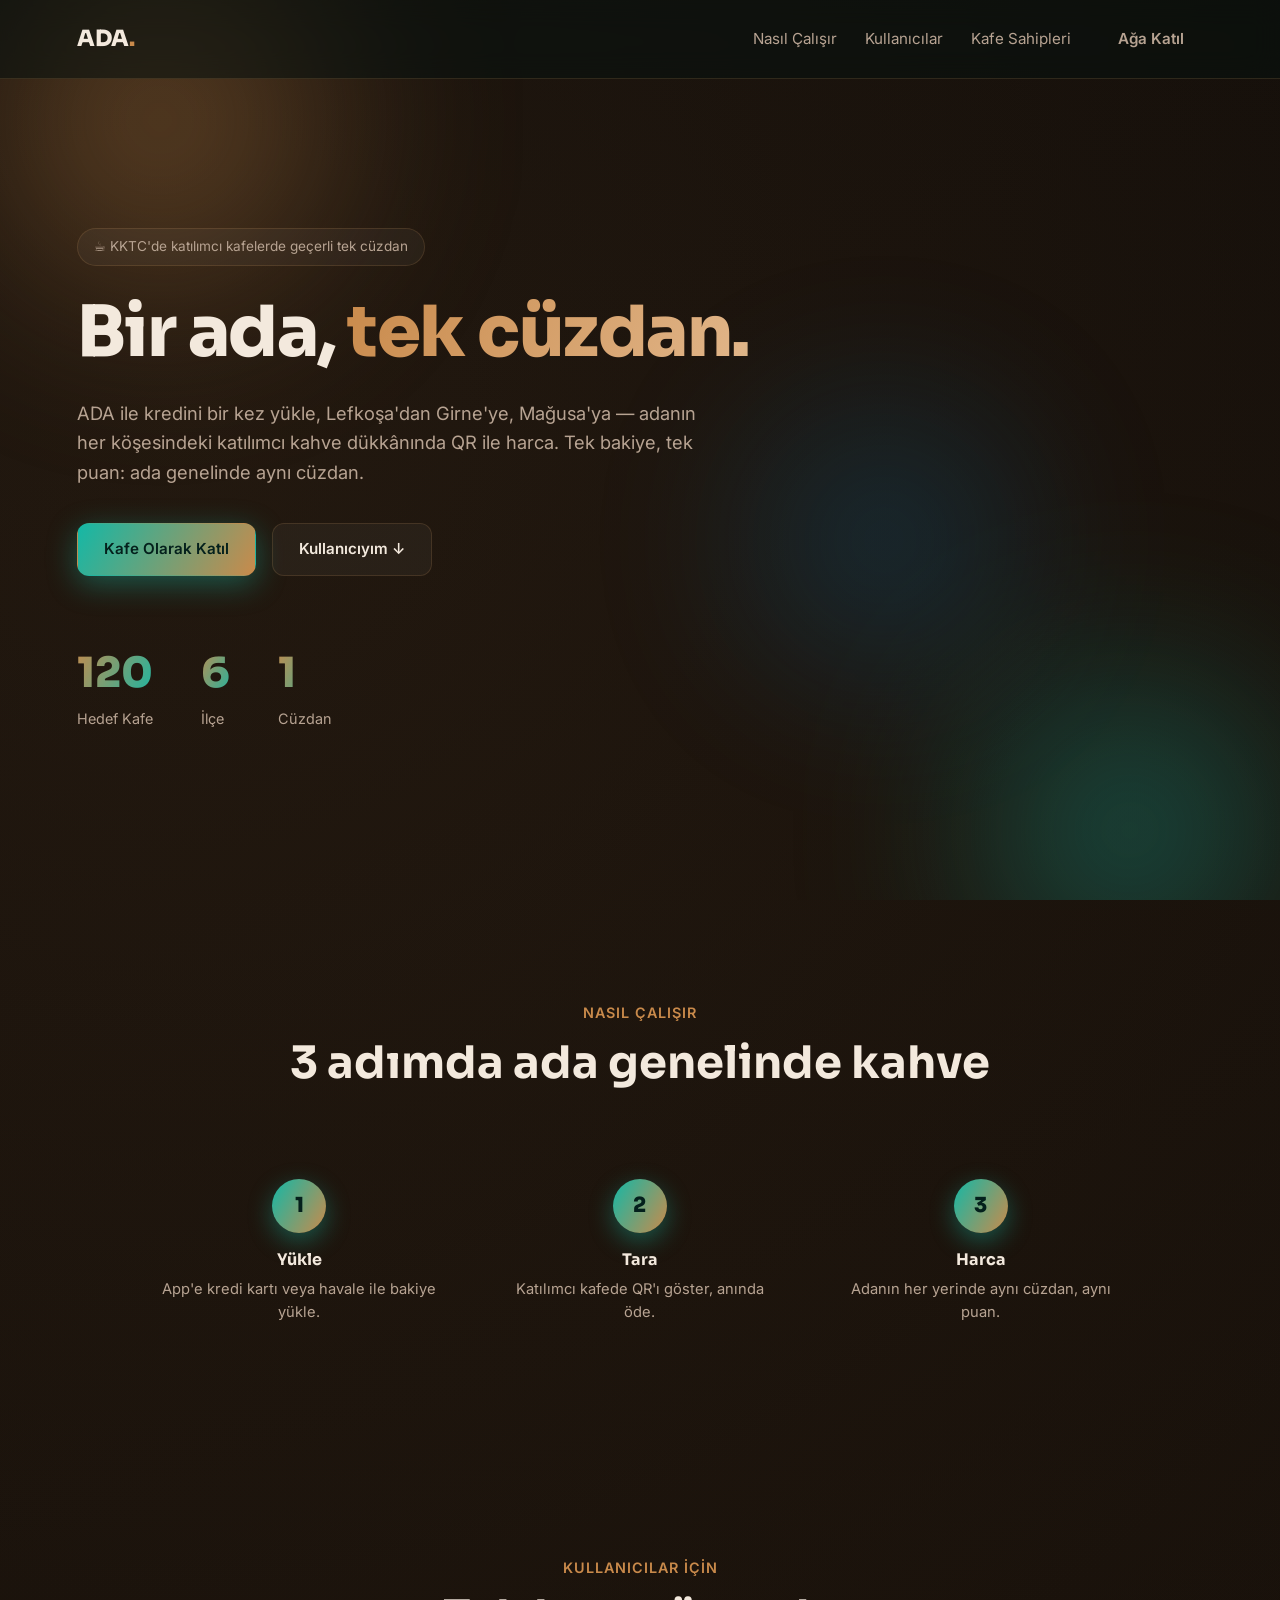
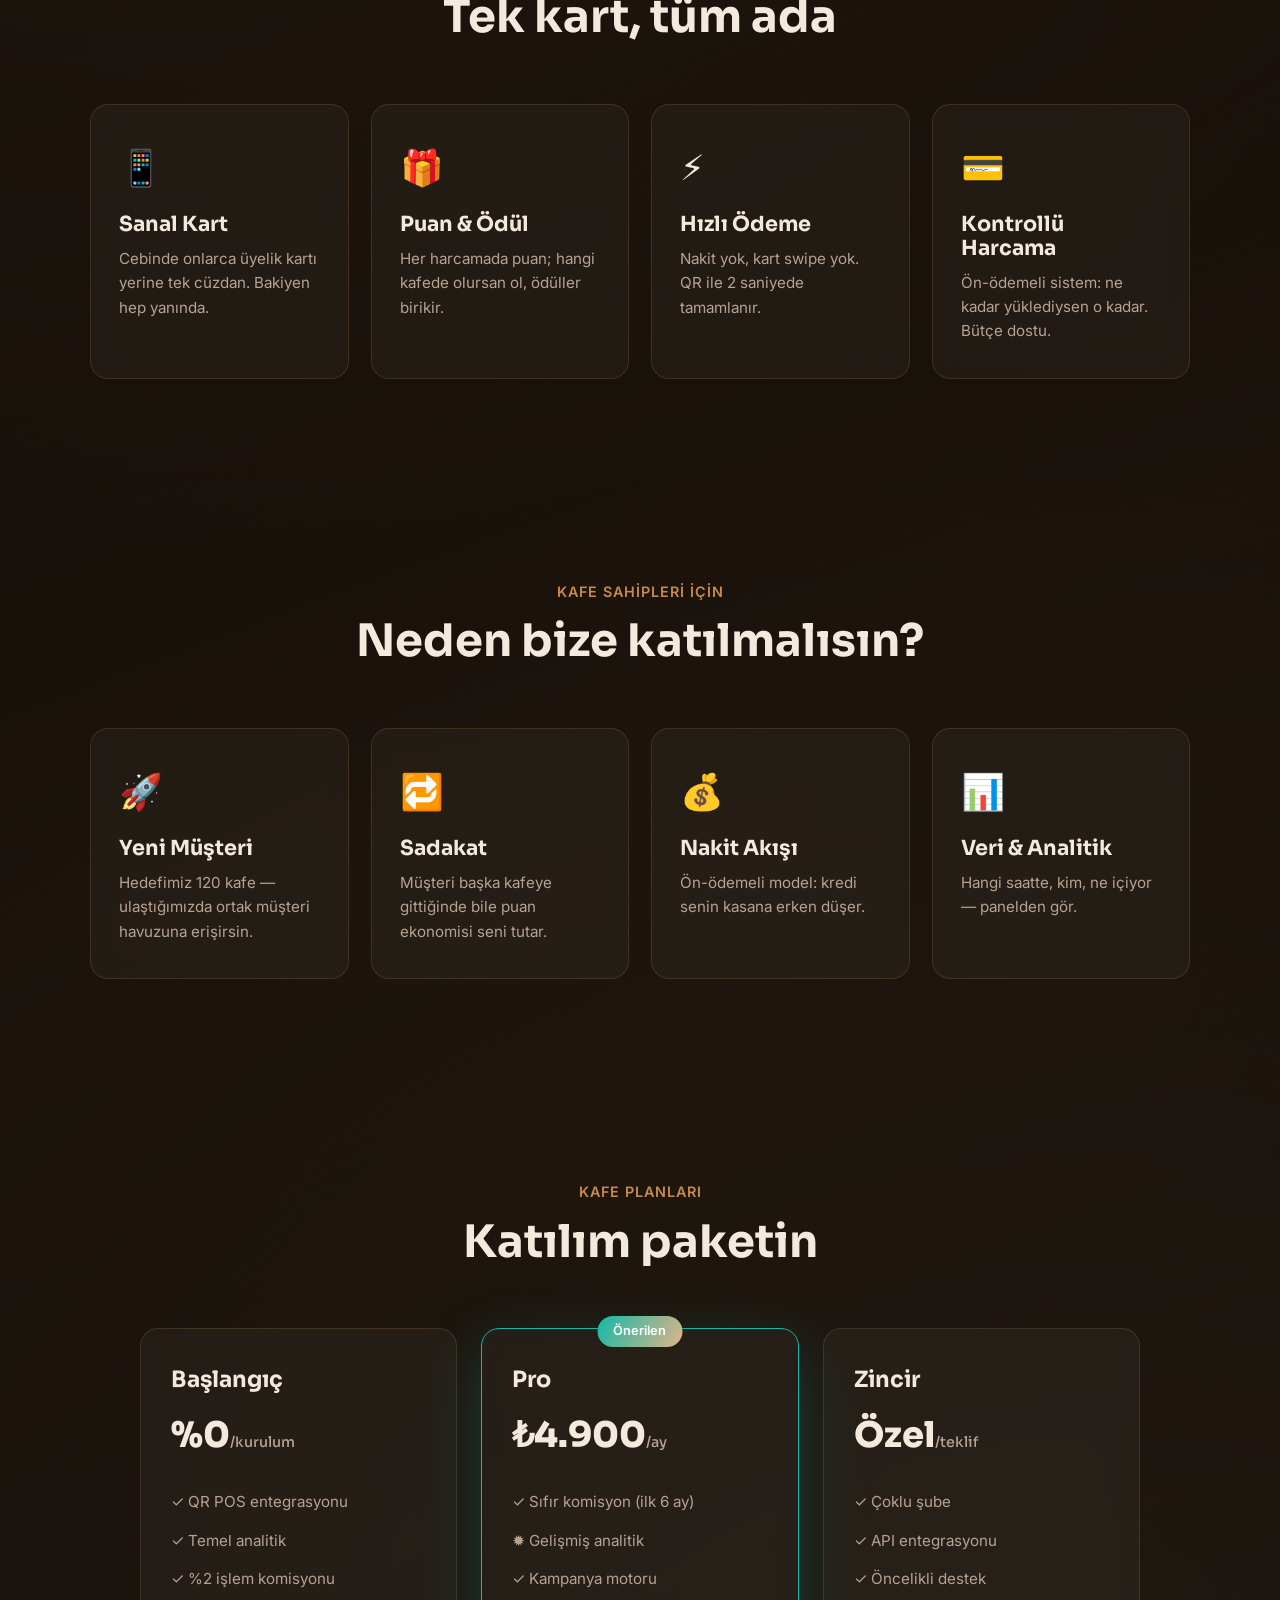
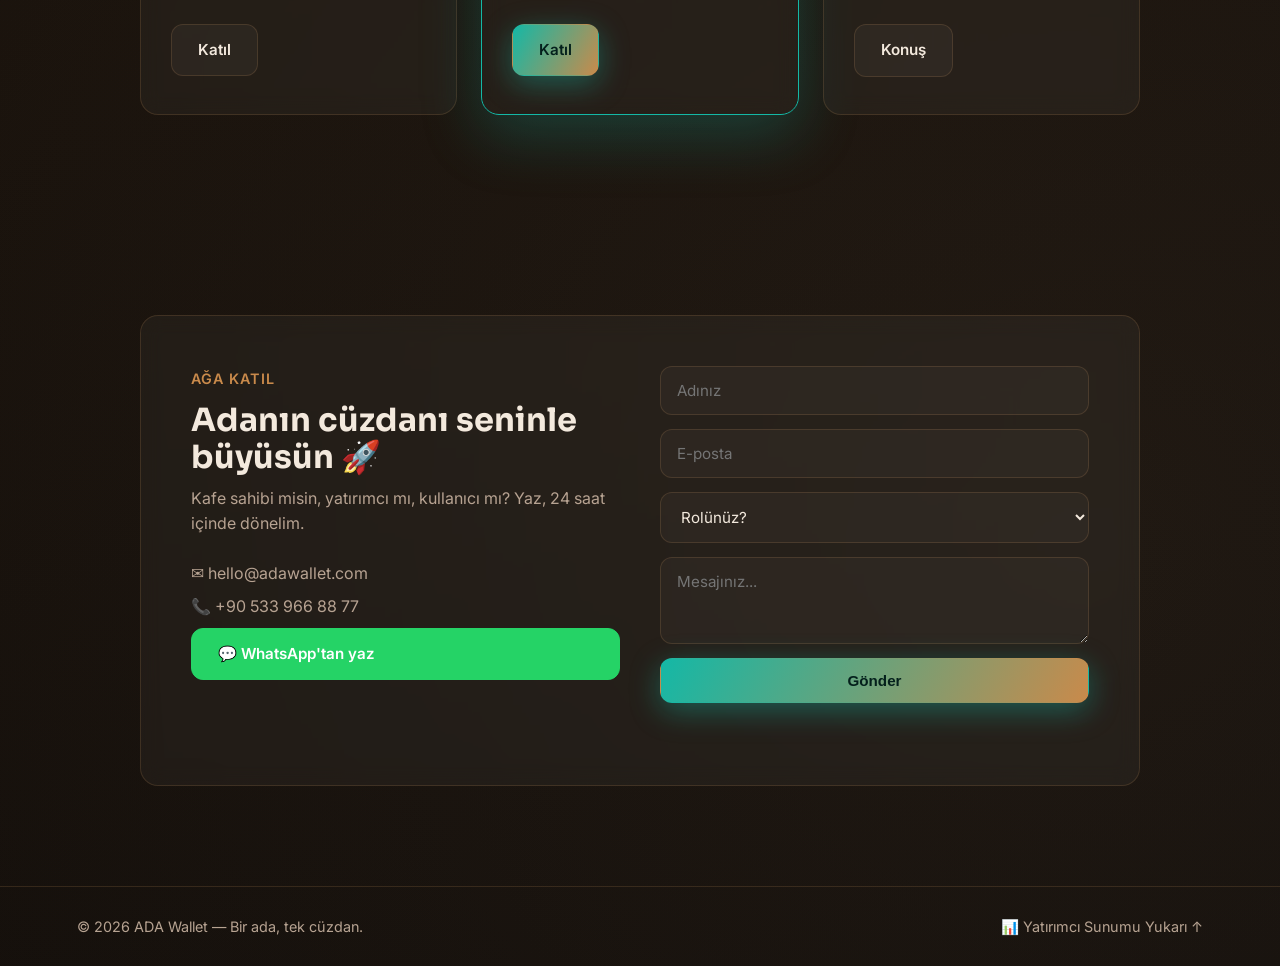
==== commit 3c5e340b: "fix(copy): mutevazi ton + iddia/tezat duzeltmeleri - 'tum kahve' overclaim'i kaldirildi -> 'katilimc" ====
--- a/index.html
+++ b/index.html
@@ -3,7 +3,7 @@
 <head>
   <meta charset="UTF-8" />
   <meta name="viewport" content="width=device-width, initial-scale=1.0" />
-  <meta name="description" content="ADA — KKTC'nin tüm kahve dükkânlarında geçerli tek cüzdan. Kredini yükle, adanın her köşesinde harca. Kafe sahipleri için ortak sadakat ve ödeme ağı." />
+  <meta name="description" content="ADA — KKTC'de katılımcı kahve dükkânlarında geçerli ön-ödemeli sadakat ve ödeme ağı. Kredini yükle, katıldığın kafelerde harca. Kafe sahipleri için ortak sadakat ve ödeme ağı." />
   <title>ADA — Bir Ada, Tek Cüzdan</title>
   <link rel="icon" type="image/svg+xml" href="favicon.svg" />
   <link rel="preconnect" href="https://fonts.googleapis.com" />
@@ -34,7 +34,7 @@
   <!-- Hero -->
   <section class="hero" id="hero">
     <div class="hero-inner">
-      <div class="badge reveal">☕ KKTC'nin tüm kahve dükkânlarında tek cüzdan</div>
+      <div class="badge reveal">☕ KKTC'de katılımcı kafelerde geçerli tek cüzdan</div>
       <h1 class="hero-title reveal">
         Bir ada, <span class="grad-text">tek cüzdan.</span>
       </h1>
@@ -103,7 +103,7 @@
     <div class="cards">
       <article class="card glass reveal">
         <div class="card-icon">🚀</div><h3>Yeni Müşteri</h3>
-        <p>ADA ağına katılan 120+ kafe ortak müşteri havuzuna erişir.</p>
+        <p>Hedefimiz 120 kafe — ulaştığımızda ortak müşteri havuzuna erişirsin.</p>
       </article>
       <article class="card glass reveal">
         <div class="card-icon">🔁</div><h3>Sadakat</h3>
